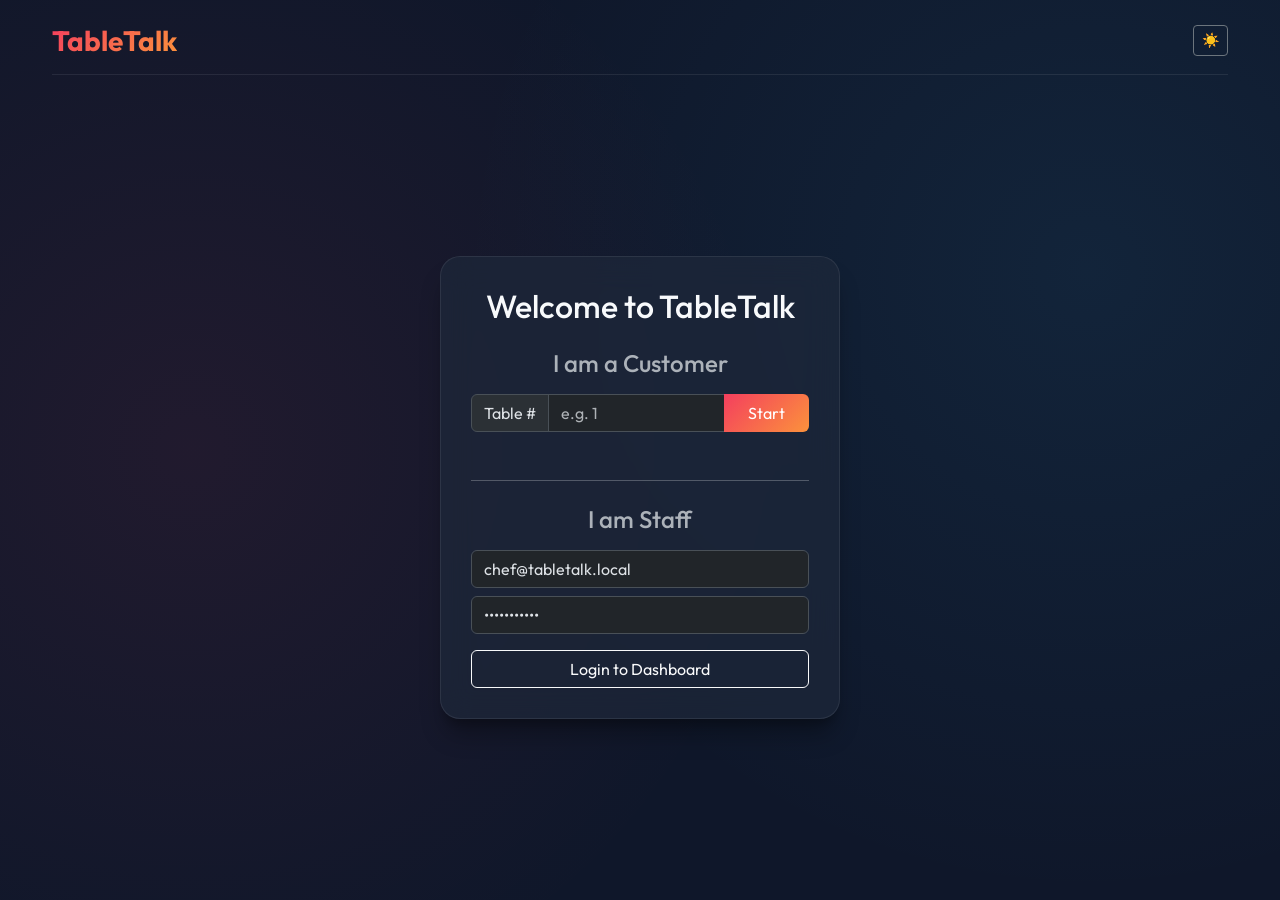
==== public/index.html @ b5d15e4a "Login, authentication flows, and routing" ====
<!DOCTYPE html>
<html lang="en" data-bs-theme="dark">
<head>
    <meta charset="UTF-8">
    <meta name="viewport" content="width=device-width, initial-scale=1.0, maximum-scale=1.0, user-scalable=no">
    <title>TableTalk - Unified</title>
    <!-- Bootstrap 5 CSS -->
    <link href="https://cdn.jsdelivr.net/npm/bootstrap@5.3.3/dist/css/bootstrap.min.css" rel="stylesheet">
    <!-- Google Fonts -->
    <link href="https://fonts.googleapis.com/css2?family=Outfit:wght@300;400;600;800&display=swap" rel="stylesheet">
    <!-- Custom CSS -->
    <link rel="stylesheet" href="css/style.css">
    
    <link rel="manifest" href="manifest.json">
    <meta name="theme-color" content="#0f172a">
</head>
<body>

    <!-- Main App Container -->
    <div id="app" class="container-fluid py-4 d-flex flex-column min-vh-100 position-relative">
        
        <!-- Header -->
        <header class="d-flex justify-content-between align-items-center mb-4 pb-3 border-bottom border-subtle" style="border-color: var(--surface-border) !important;">
            <h1 class="h3 mb-0 gradient-text fw-bold">TableTalk</h1>
            <div>
                <span id="role-badge" class="badge bg-secondary d-none me-2">Role</span>
                <span id="table-info" class="badge rounded-pill d-none">Table --</span>
                <button id="btn-view-feedback-admin" class="btn btn-sm btn-outline-info d-none ms-2">Feedback Dashboard</button>
                <button id="btn-theme-toggle" class="btn btn-sm btn-outline-secondary ms-2" title="Toggle Theme">☀️</button>
                <button id="btn-logout" class="btn btn-sm btn-outline-danger d-none ms-2">Exit</button>
            </div>
        </header>

        <!-- VIEW: Login Selection -->
        <div id="view-login" class="view active d-flex flex-column align-items-center justify-content-center flex-grow-1">
            <div class="glass-card text-center w-100" style="max-width: 400px;">
                <h2 class="mb-4">Welcome to TableTalk</h2>
                
                <div class="mb-5">
                    <h4 class="mb-3 text-muted">I am a Customer</h4>
                    <div class="input-group mb-3">
                        <span class="input-group-text text-body border-subtle">Table #</span>
                        <input type="number" id="input-table-id" class="form-control text-body border-subtle" placeholder="e.g. 1" min="1">
                        <button id="btn-login-table" class="btn btn-primary primary-gradient border-0 px-4">Start</button>
                    </div>
                </div>

                <hr class="border-subtle opacity-25 my-4">

                <div>
                    <h4 class="mb-3 text-muted">I am Staff</h4>
                    <input type="email" id="input-staff-email" class="form-control text-body border-subtle mb-2" placeholder="Email" value="chef@tabletalk.local">
                    <input type="password" id="input-staff-pass" class="form-control text-body border-subtle mb-3" placeholder="Password" value="password123">
                    <button id="btn-login-staff" class="btn btn-outline-light w-100">Login to Dashboard</button>
                </div>
            </div>
        </div>

        <!-- VIEW: Menu (Customer) -->
        <div id="view-menu" class="view d-none flex-column flex-grow-1">
            <div class="d-flex justify-content-between align-items-center mb-3">
                <h2 class="h4 mb-0">Our Menu</h2>
                <button id="btn-view-status" class="btn btn-sm btn-outline-info d-none">Check Order Status</button>
            </div>

            <ul class="nav nav-pills mb-4 border-bottom border-subtle pb-3" id="menu-categories">
                <li class="nav-item">
                    <button class="nav-link active bg-transparent border-0 text-body fw-bold" onclick="filterMenu('All', this)">All</button>
                </li>
                <li class="nav-item">
                    <button class="nav-link bg-transparent border-0 text-muted" onclick="filterMenu('Foods', this)">Foods</button>
                </li>
                <li class="nav-item">
                    <button class="nav-link bg-transparent border-0 text-muted" onclick="filterMenu('Drinks', this)">Drinks</button>
                </li>
                <li class="nav-item">
                    <button class="nav-link bg-transparent border-0 text-muted" onclick="filterMenu('Desserts', this)">Desserts</button>
                </li>
            </ul>
            
            <div id="menu-grid" class="row g-4 pb-5 mb-5">
                <!-- Menu items injected here -->
            </div>

            <!-- Sticky Cart -->
            <div id="cart-summary" class="glass-cart fixed-bottom mx-auto mb-3 d-none align-items-center justify-content-between">
                <div>
                    <small class="text-muted fw-bold text-uppercase tracking-wide">Total</small>
                    <div id="cart-total" class="fs-3 fw-bold">$0.00</div>
                </div>
                <button id="btn-place-order" class="btn btn-primary primary-gradient px-4 py-2 fw-bold" disabled>Place Order</button>
            </div>
        </div>

        <!-- VIEW: Order Status (Customer) -->
        <div id="view-status" class="view d-none flex-column align-items-center justify-content-start flex-grow-1" style="padding-top: 2rem;">
            <button id="btn-back-menu" class="btn btn-sm btn-outline-secondary mb-4">&larr; Back to Menu</button>
            <!-- Orders injected here -->
            <div id="active-orders-container" class="w-100 d-flex flex-column gap-4 align-items-center pb-5"></div>
        </div>

        <!-- VIEW: Payment (Customer) -->
        <div id="view-payment" class="view d-none flex-column align-items-center justify-content-center flex-grow-1">
            <div class="glass-card text-center w-100" style="max-width: 400px; transition: all 0.3s;" id="payment-card-body">
                <h2 class="mb-3">Ready to Pay</h2>
                <p class="text-muted mb-4">We hope you enjoyed your meal!</p>
                <h3 id="payment-amount" class="display-5 fw-bold mb-5">$0.00</h3>
                
                <div id="payment-methods-container" class="d-flex flex-column gap-3">
                    <button class="btn btn-lg btn-outline-light payment-btn" data-method="card">💳 Pay with Card</button>
                    <button class="btn btn-lg btn-outline-light payment-btn" data-method="cash">💵 Pay with Cash</button>
                </div>

                <div id="payment-processing" class="d-none">
                    <div class="spinner-border text-info mb-3" role="status" style="width: 3rem; height: 3rem;"></div>
                    <h4 class="text-info">Processing Payment...</h4>
                    <p class="text-muted small" id="payment-instruction">Please wait.</p>
                </div>

                <div id="payment-success" class="d-none">
                    <div class="display-1 text-success mb-3">✓</div>
                    <h3 class="text-success mb-2">Payment Successful!</h3>
                    <p class="text-body fs-5 mb-4">Please come again.</p>
                    
                    <div class="card bg-transparent border-subtle mb-4">
                        <div class="card-body">
                            <h6 class="text-muted mb-3">Would you like an email receipt?</h6>
                            <div class="input-group">
                                <input type="email" id="receipt-email" class="form-control text-body border-subtle" placeholder="Enter email address">
                                <button class="btn btn-outline-info" id="btn-send-receipt">Send</button>
                            </div>
                            <small id="receipt-status" class="text-success mt-2 d-block"></small>
                        </div>
                    </div>

                    <button id="btn-proceed-feedback" class="btn btn-primary primary-gradient w-100">Continue to Feedback</button>
                </div>
            </div>
        </div>

        <!-- VIEW: Feedback (Customer) -->
        <div id="view-feedback" class="view d-none flex-column align-items-center justify-content-center flex-grow-1">
            <div class="glass-card text-center w-100" style="max-width: 500px;">
                <h2 class="mb-2">How was your meal?</h2>
                <p class="text-muted mb-4">We'd love to hear your feedback.</p>
                
                <div class="stars mb-4" id="feedback-stars">
                    <span data-val="1">★</span>
                    <span data-val="2">★</span>
                    <span data-val="3">★</span>
                    <span data-val="4">★</span>
                    <span data-val="5">★</span>
                </div>
                
                <textarea id="feedback-comment" class="form-control text-body border-subtle mb-4" rows="3" placeholder="Tell us what you liked..."></textarea>
                
                <button id="btn-submit-feedback" class="btn btn-primary primary-gradient w-100 py-3 fw-bold fs-5">Submit Feedback</button>
                <button id="btn-skip-feedback" class="btn btn-link text-muted mt-2">Skip</button>
            </div>
        </div>

        <!-- VIEW: Kitchen Display System (Chef) -->
        <div id="view-kitchen" class="view d-none flex-column flex-grow-1">
            
            <ul class="nav nav-pills mb-4 border-bottom border-subtle pb-3" id="kitchen-tabs">
                <li class="nav-item">
                    <button class="nav-link active bg-transparent border-0 text-body fw-bold" id="tab-orders" onclick="switchChefTab('orders')">Active Orders</button>
                </li>
                <li class="nav-item">
                    <button class="nav-link bg-transparent border-0 text-muted" id="tab-menu-manage" onclick="switchChefTab('menu')">Manage Menu</button>
                </li>
            </ul>

            <div id="chef-section-orders">
                <div id="kitchen-grid" class="row g-4">
                    <!-- Kitchen orders injected here -->
                </div>
            </div>

            <div id="chef-section-menu" class="d-none">
                <div class="glass-card w-100" style="max-width: 600px;">
                    <h3 class="mb-4">Add New Dish</h3>
                    <form id="form-add-dish" onsubmit="event.preventDefault(); submitNewDish();">
                        <div class="mb-3">
                            <label class="form-label text-muted">Dish Name</label>
                            <input type="text" id="dish-name" class="form-control text-body border-subtle" required>
                        </div>
                        <div class="mb-3">
                            <label class="form-label text-muted">Category</label>
                            <input type="text" id="dish-category" class="form-control text-body border-subtle" required placeholder="e.g. Mains, Sides, Drinks">
                        </div>
                        <div class="row mb-3">
                            <div class="col-6">
                                <label class="form-label text-muted">Price ($)</label>
                                <input type="number" id="dish-price" step="0.01" min="0" class="form-control text-body border-subtle" required>
                            </div>
                            <div class="col-6">
                                <label class="form-label text-muted">Initial Rating (1-5)</label>
                                <input type="number" id="dish-rating" step="0.1" min="1" max="5" value="5.0" class="form-control text-body border-subtle" required>
                            </div>
                        </div>
                        <div class="mb-3">
                            <label class="form-label text-muted">Description</label>
                            <textarea id="dish-desc" class="form-control text-body border-subtle" rows="2"></textarea>
                        </div>
                        <div class="mb-4">
                            <label class="form-label text-muted">Dish Image (Optional)</label>
                            <input type="file" id="dish-image" accept="image/*" class="form-control text-body border-subtle">
                        </div>
                        <button type="submit" id="btn-submit-dish" class="btn btn-primary primary-gradient w-100">Add Dish to Menu</button>
                    </form>
                </div>
            </div>
        </div>

        <!-- VIEW: Admin Dashboard (Admin) -->
        <div id="view-admin" class="view d-none flex-column flex-grow-1">
            <h2 class="h4 mb-4">Admin Dashboard: All Orders</h2>
            <div class="glass-card border-subtle p-0 overflow-hidden">
                <div class="table-responsive">
                    <table class="table table table-hover mb-0">
                        <thead>
                            <tr>
                                <th>Order ID</th>
                                <th>Table</th>
                                <th>Status</th>
                                <th>Amount</th>
                                <th>Time</th>
                            </tr>
                        </thead>
                        <tbody id="admin-orders-body">
                            <!-- Admin orders injected here -->
                        </tbody>
                    </table>
                </div>
            </div>
        </div>

        <!-- VIEW: Feedback Dashboard (Admin/Chef) -->
        <div id="view-feedback-admin" class="view d-none flex-column flex-grow-1">
            <div class="d-flex justify-content-between align-items-center mb-4">
                <h2 class="h4 mb-0">Customer Feedback Dashboard</h2>
                <button class="btn btn-outline-secondary btn-sm" onclick="showView(role === 'admin' ? 'admin' : 'kitchen')">Back to Orders</button>
            </div>
            
            <div class="row g-4 mb-4">
                <div class="col-12 col-md-4">
                    <div class="glass-card text-center border-subtle h-100">
                        <h3 class="text-muted fs-5">Average Rating</h3>
                        <div class="display-4 fw-bold gradient-text" id="fb-avg-rating">--</div>
                    </div>
                </div>
                <div class="col-12 col-md-4">
                    <div class="glass-card text-center border-subtle h-100">
                        <h3 class="text-muted fs-5">Total Reviews</h3>
                        <div class="display-4 fw-bold text-white" id="fb-total-reviews">--</div>
                    </div>
                </div>
            </div>

            <h3 class="h5 mb-3">Recent Feedback</h3>
            <div id="feedback-grid" class="row g-4">
                <!-- Feedback injected here -->
            </div>
        </div>

    </div>

    <!-- Floating Chat Button -->
    <button id="btn-floating-chat" class="btn btn-primary primary-gradient rounded-circle position-fixed d-none shadow-lg" style="bottom: 20px; right: 20px; width: 60px; height: 60px; z-index: 1040; display: flex; align-items: center; justify-content: center;" type="button" data-bs-toggle="offcanvas" data-bs-target="#chatOffcanvas">
        <span class="fs-3">💬</span>
        <span id="chat-badge" class="position-absolute top-0 start-100 translate-middle badge rounded-pill bg-danger d-none">
            !
        </span>
    </button>

    <!-- Chat Offcanvas -->
    <div class="offcanvas offcanvas-end glass-card border-start border-subtle" tabindex="-1" id="chatOffcanvas" data-bs-theme="dark" style="width: 400px; max-width: 100vw;">
        <div class="offcanvas-header border-bottom border-subtle">
            <h5 class="offcanvas-title" id="chat-title">Chat</h5>
            <div class="d-flex align-items-center">
                <select id="chef-table-select" class="form-select form-select-sm text-body border-subtle d-none me-2" style="width: auto;">
                    <option value="">Select Table...</option>
                </select>
                <button type="button" class="btn-close text-reset" data-bs-dismiss="offcanvas" aria-label="Close"></button>
            </div>
        </div>
        <div class="offcanvas-body d-flex flex-column p-0">
            <div id="chat-messages" class="flex-grow-1 p-3 overflow-auto d-flex flex-column gap-2" style="background: rgba(0,0,0,0.1);">
                <div class="text-center text-muted small mt-3">Select a table to start chatting...</div>
            </div>
            <div class="p-3 border-top border-subtle" style="background: var(--surface-color) !important;">
                <div class="input-group">
                    <input type="text" id="chat-input" class="form-control text-body border-subtle" placeholder="Type a message..." disabled>
                    <button class="btn btn-primary primary-gradient" id="btn-chat-send" disabled>Send</button>
                </div>
            </div>
        </div>
    </div>

    <!-- Message Toast Container -->
    <div class="toast-container position-fixed top-0 end-0 p-3" style="z-index: 1055;">
        <!-- Chat Toast -->
        <div id="messageToast" class="toast glass-toast border-0 overflow-hidden mb-3" role="alert" aria-live="assertive" aria-atomic="true" data-bs-autohide="false">
            <div class="toast-header bg-transparent border-bottom border-subtle text-white">
                <strong class="me-auto text-warning" id="toast-sender">👨‍🍳 Message</strong>
                <button type="button" class="btn-close btn-close-white" data-bs-dismiss="toast" aria-label="Close"></button>
            </div>
            <div class="toast-body fs-5" id="toast-message-body">
                --
            </div>
            <div class="toast-progress-bar" id="toast-progress-bar"></div>
        </div>

        <!-- System Toast -->
        <div id="systemToast" class="toast glass-toast border-0 overflow-hidden" role="alert" aria-live="assertive" aria-atomic="true" data-bs-delay="3000">
            <div class="toast-header bg-transparent border-bottom border-subtle text-white">
                <strong class="me-auto" id="system-toast-title">Notification</strong>
                <button type="button" class="btn-close btn-close-white" data-bs-dismiss="toast" aria-label="Close"></button>
            </div>
            <div class="toast-body" id="system-toast-body">
                --
            </div>
        </div>
    </div>

    <!-- Cart Review Modal -->
    <div class="modal fade" id="cartModal" tabindex="-1" data-bs-theme="dark">
        <div class="modal-dialog modal-dialog-centered">
            <div class="modal-content glass-card border-0">
                <div class="modal-header border-subtle">
                    <h5 class="modal-title">Review Order</h5>
                    <button type="button" class="btn-close" data-bs-dismiss="modal"></button>
                </div>
                <div class="modal-body">
                    <div id="cart-review-items" class="mb-3 d-flex flex-column gap-2">
                        <!-- Items injected here -->
                    </div>
                    <hr class="border-subtle">
                    <div class="d-flex justify-content-between fs-5 fw-bold mb-3">
                        <span>Total:</span>
                        <span id="cart-modal-total">$0.00</span>
                    </div>
                    <div class="mb-3">
                        <label class="form-label text-muted">Special Instructions</label>
                        <textarea id="order-notes" class="form-control text-body border-subtle" rows="2" placeholder="e.g. Less spicy, allergy to nuts..."></textarea>
                    </div>
                </div>
                <div class="modal-footer border-subtle">
                    <button type="button" class="btn btn-secondary" data-bs-dismiss="modal">Keep Browsing</button>
                    <button type="button" class="btn btn-primary primary-gradient border-0" id="btn-confirm-order">Confirm Order</button>
                </div>
            </div>
        </div>
    </div>

    <!-- Bootstrap JS Bundle -->
    <script src="https://cdn.jsdelivr.net/npm/bootstrap@5.3.3/dist/js/bootstrap.bundle.min.js"></script>
    <script src="js/app.js"></script>
</body>
</html>
---- public/css/style.css ----
:root {
    --bg-color: #0f172a; /* Slate 900 */
    --surface-color: rgba(30, 41, 59, 0.7); /* Slate 800 with transparency for glassmorphism */
    --surface-border: rgba(255, 255, 255, 0.08);
    --primary-gradient: linear-gradient(135deg, #f43f5e 0%, #fb923c 100%); /* Rose to Orange */
    --primary-color: #f43f5e;
    --text-color: #f8fafc; /* Slate 50 */
    --text-muted: #94a3b8; /* Slate 400 */
    --success-color: #10b981; /* Emerald 500 */
    --warning-color: #f59e0b; /* Amber 500 */
    --shadow-sm: 0 4px 6px -1px rgba(0, 0, 0, 0.1), 0 2px 4px -1px rgba(0, 0, 0, 0.06);
    --shadow-lg: 0 20px 25px -5px rgba(0, 0, 0, 0.3), 0 10px 10px -5px rgba(0, 0, 0, 0.2);
    --shadow-glow: 0 0 20px rgba(244, 63, 94, 0.4);
}

[data-bs-theme="light"] {
    --bg-color: #f8fafc; /* Slate 50 */
    --surface-color: rgba(255, 255, 255, 0.85); /* White with transparency */
    --surface-border: rgba(0, 0, 0, 0.1);
    --text-color: #0f172a; /* Slate 900 */
    --text-muted: #64748b; /* Slate 500 */
    --shadow-sm: 0 4px 6px -1px rgba(0, 0, 0, 0.05), 0 2px 4px -1px rgba(0, 0, 0, 0.03);
    --shadow-lg: 0 20px 25px -5px rgba(0, 0, 0, 0.1), 0 10px 10px -5px rgba(0, 0, 0, 0.04);
}

body {
    font-family: 'Outfit', sans-serif;
    background-color: var(--bg-color);
    background-image: 
        radial-gradient(circle at 15% 50%, rgba(244, 63, 94, 0.08) 0%, transparent 50%),
        radial-gradient(circle at 85% 30%, rgba(56, 189, 248, 0.08) 0%, transparent 50%);
    background-attachment: fixed;
    color: var(--text-color);
    -webkit-font-smoothing: antialiased;
    font-weight: 300;
}

#app {
    max-width: 1200px;
}

.gradient-text {
    background: var(--primary-gradient);
    -webkit-background-clip: text;
    -webkit-text-fill-color: transparent;
}

.primary-gradient {
    background: var(--primary-gradient) !important;
    color: white !important;
}

.primary-gradient:hover:not(:disabled) {
    box-shadow: var(--shadow-glow);
    transform: translateY(-2px);
}

.primary-gradient:active:not(:disabled) {
    transform: translateY(1px);
}

/* Glassmorphism utilities */
.glass-card {
    background-color: var(--surface-color);
    backdrop-filter: blur(16px);
    -webkit-backdrop-filter: blur(16px);
    border: 1px solid var(--surface-border);
    border-radius: 20px;
    padding: 30px;
    box-shadow: var(--shadow-lg);
}

.glass-cart {
    background-color: rgba(15, 23, 42, 0.85);
    backdrop-filter: blur(16px);
    -webkit-backdrop-filter: blur(16px);
    border-radius: 24px;
    border: 1px solid rgba(255,255,255,0.1);
    box-shadow: 0 20px 40px rgba(0,0,0,0.6), inset 0 1px 0 rgba(255,255,255,0.1);
    width: calc(100% - 40px);
    max-width: 860px;
    padding: 20px 30px;
    display: flex;
}

.glass-toast {
    background-color: var(--surface-color);
    backdrop-filter: blur(20px);
    -webkit-backdrop-filter: blur(20px);
    border: 1px solid var(--primary-color) !important;
    box-shadow: var(--shadow-glow);
}

/* Animations */
.view {
    animation: slideUpFade 0.5s cubic-bezier(0.16, 1, 0.3, 1);
}

@keyframes slideUpFade {
    from { opacity: 0; transform: translateY(20px); }
    to { opacity: 1; transform: translateY(0); }
}

/* Menu Item */
.menu-item {
    background-color: var(--surface-color);
    backdrop-filter: blur(12px);
    -webkit-backdrop-filter: blur(12px);
    border: 1px solid var(--surface-border);
    border-radius: 20px;
    overflow: hidden;
    transition: all 0.3s cubic-bezier(0.25, 0.8, 0.25, 1);
    box-shadow: var(--shadow-sm);
    height: 100%;
}

.menu-item:hover {
    transform: translateY(-8px);
    box-shadow: var(--shadow-lg);
    border-color: rgba(255, 255, 255, 0.2);
}

.menu-item img {
    width: 100%;
    height: 180px;
    object-fit: cover;
    transition: transform 0.5s ease;
}

.menu-item:hover img {
    transform: scale(1.05);
}

.quantity-control {
    background: rgba(0, 0, 0, 0.3);
    border-radius: 12px;
    border: 1px solid var(--surface-border);
}

.qty-btn {
    background: none;
    border: none;
    color: white;
    width: 36px;
    height: 36px;
    border-radius: 10px;
    transition: all 0.2s;
    background-color: rgba(255,255,255,0.08);
}

.qty-btn:hover {
    background-color: var(--primary-color);
}

.tracking-wide {
    letter-spacing: 1px;
}

.custom-spinner {
    animation: spin 1s cubic-bezier(0.68, -0.55, 0.265, 1.55) infinite;
    box-shadow: 0 0 30px rgba(244, 63, 94, 0.2);
    border-radius: 50%;
}

@keyframes spin {
    to { transform: rotate(360deg); }
}

.wait-time-badge {
    background: rgba(0,0,0,0.3);
    padding: 12px 30px;
    border-radius: 20px;
    border: 1px solid var(--surface-border);
    display: inline-block;
}

.order-card {
    transition: transform 0.2s;
}

.order-card:hover {
    transform: translateY(-4px);
    border-color: rgba(255,255,255,0.2) !important;
}

/* Bootstrap Overrides */
.form-control:focus {
    background-color: rgba(0,0,0,0.3) !important;
    border-color: var(--primary-color) !important;
    color: white !important;
    box-shadow: 0 0 0 0.25rem rgba(244, 63, 94, 0.25) !important;
}

.btn:focus {
    box-shadow: none !important;
}

/* Chat UI */
.chat-bubble {
    max-width: 85%;
    padding: 10px 15px;
    border-radius: 18px;
    margin-bottom: 5px;
    word-wrap: break-word;
    font-size: 0.95rem;
}

.chat-bubble.sent {
    background: var(--primary-gradient);
    color: white;
    align-self: flex-end;
    border-bottom-right-radius: 4px;
}

.chat-bubble.received {
    background: rgba(255, 255, 255, 0.1);
    color: white;
    align-self: flex-start;
    border-bottom-left-radius: 4px;
    border: 1px solid var(--surface-border);
}

#btn-floating-chat {
    transition: transform 0.3s cubic-bezier(0.175, 0.885, 0.32, 1.275);
}

#btn-floating-chat:hover {
    transform: scale(1.1);
}

/* Feedback */
.stars {
    font-size: 3.5rem;
    color: rgba(255,255,255,0.1);
    margin-bottom: 30px;
    cursor: pointer;
    display: flex;
    justify-content: center;
    gap: 10px;
}

.stars span {
    transition: all 0.2s cubic-bezier(0.175, 0.885, 0.32, 1.275);
}

.stars span:hover,
.stars span.active {
    color: var(--warning-color);
    transform: scale(1.15);
    text-shadow: 0 0 20px rgba(245, 158, 11, 0.4);
}

/* Toast Progress Bar */
.toast-progress-bar {
    height: 4px;
    background: var(--primary-gradient);
    width: 100%;
    transform-origin: left;
}

@keyframes toastProgress {
    from { transform: scaleX(1); }
    to { transform: scaleX(0); }
}
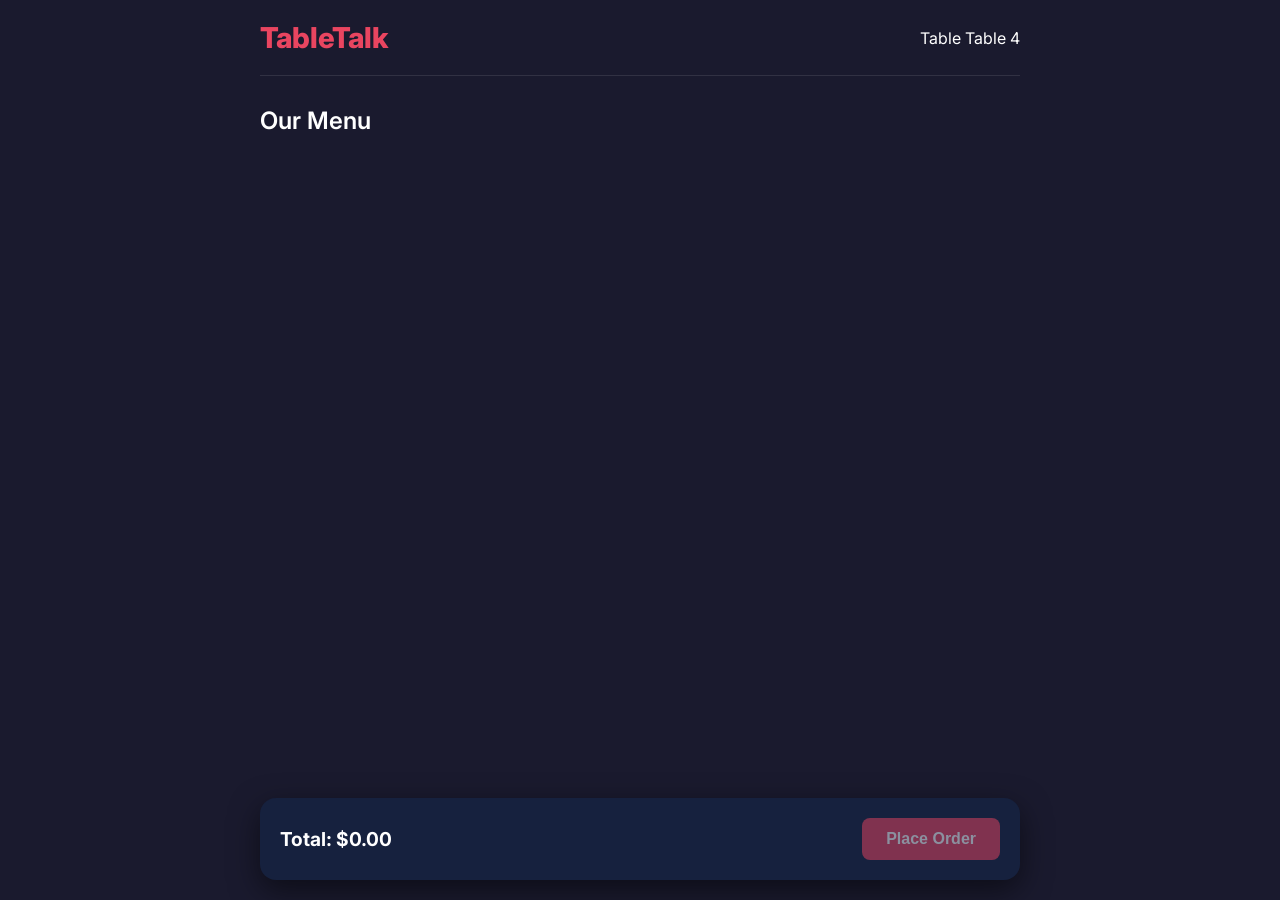
==== commit d765bdd2: "Add Frontend PWA and Postman Collection" ====
--- a/public/index.html
+++ b/public/index.html
@@ -1,361 +1,94 @@
 <!DOCTYPE html>
-<html lang="en" data-bs-theme="dark">
+<html lang="en">
 <head>
     <meta charset="UTF-8">
-    <meta name="viewport" content="width=device-width, initial-scale=1.0, maximum-scale=1.0, user-scalable=no">
-    <title>TableTalk - Unified</title>
-    <!-- Bootstrap 5 CSS -->
-    <link href="https://cdn.jsdelivr.net/npm/bootstrap@5.3.3/dist/css/bootstrap.min.css" rel="stylesheet">
-    <!-- Google Fonts -->
-    <link href="https://fonts.googleapis.com/css2?family=Outfit:wght@300;400;600;800&display=swap" rel="stylesheet">
-    <!-- Custom CSS -->
+    <meta name="viewport" content="width=device-width, initial-scale=1.0">
+    <title>TableTalk - Order Now</title>
     <link rel="stylesheet" href="css/style.css">
-    
     <link rel="manifest" href="manifest.json">
-    <meta name="theme-color" content="#0f172a">
+    <meta name="theme-color" content="#1a1a2e">
+    <link href="https://fonts.googleapis.com/css2?family=Inter:wght@400;600;800&display=swap" rel="stylesheet">
 </head>
 <body>
-
-    <!-- Main App Container -->
-    <div id="app" class="container-fluid py-4 d-flex flex-column min-vh-100 position-relative">
-        
+    <div id="app">
         <!-- Header -->
-        <header class="d-flex justify-content-between align-items-center mb-4 pb-3 border-bottom border-subtle" style="border-color: var(--surface-border) !important;">
-            <h1 class="h3 mb-0 gradient-text fw-bold">TableTalk</h1>
-            <div>
-                <span id="role-badge" class="badge bg-secondary d-none me-2">Role</span>
-                <span id="table-info" class="badge rounded-pill d-none">Table --</span>
-                <button id="btn-view-feedback-admin" class="btn btn-sm btn-outline-info d-none ms-2">Feedback Dashboard</button>
-                <button id="btn-theme-toggle" class="btn btn-sm btn-outline-secondary ms-2" title="Toggle Theme">☀️</button>
-                <button id="btn-logout" class="btn btn-sm btn-outline-danger d-none ms-2">Exit</button>
-            </div>
+        <header>
+            <h1>TableTalk</h1>
+            <div id="table-info">Table <span id="table-number">...</span></div>
         </header>
 
-        <!-- VIEW: Login Selection -->
-        <div id="view-login" class="view active d-flex flex-column align-items-center justify-content-center flex-grow-1">
-            <div class="glass-card text-center w-100" style="max-width: 400px;">
-                <h2 class="mb-4">Welcome to TableTalk</h2>
-                
-                <div class="mb-5">
-                    <h4 class="mb-3 text-muted">I am a Customer</h4>
-                    <div class="input-group mb-3">
-                        <span class="input-group-text text-body border-subtle">Table #</span>
-                        <input type="number" id="input-table-id" class="form-control text-body border-subtle" placeholder="e.g. 1" min="1">
-                        <button id="btn-login-table" class="btn btn-primary primary-gradient border-0 px-4">Start</button>
-                    </div>
+        <!-- View: Menu -->
+        <section id="view-menu" class="view active">
+            <h2>Our Menu</h2>
+            <div class="menu-grid" id="menu-grid">
+                <!-- Items populated via JS -->
+            </div>
+            
+            <div class="cart-summary">
+                <div class="cart-info">
+                    <span>Total:</span>
+                    <span id="cart-total">$0.00</span>
                 </div>
+                <button id="btn-place-order" class="btn primary" disabled>Place Order</button>
+            </div>
+        </section>
 
-                <hr class="border-subtle opacity-25 my-4">
+        <!-- View: Order Status -->
+        <section id="view-status" class="view hidden">
+            <h2>Order Status</h2>
+            <div class="status-card">
+                <div class="status-indicator">
+                    <div class="spinner" id="status-spinner"></div>
+                    <h3 id="current-status">Pending</h3>
+                </div>
+                <p class="wait-time">Estimated Wait: <span id="wait-time">15</span> mins</p>
+            </div>
+        </section>
 
-                <div>
-                    <h4 class="mb-3 text-muted">I am Staff</h4>
-                    <input type="email" id="input-staff-email" class="form-control text-body border-subtle mb-2" placeholder="Email" value="chef@tabletalk.local">
-                    <input type="password" id="input-staff-pass" class="form-control text-body border-subtle mb-3" placeholder="Password" value="password123">
-                    <button id="btn-login-staff" class="btn btn-outline-light w-100">Login to Dashboard</button>
+        <!-- View: Payment -->
+        <section id="view-payment" class="view hidden">
+            <h2>Payment</h2>
+            <div class="payment-card">
+                <p>Your order has been served!</p>
+                <h3>Total Amount: <span id="payment-amount">$0.00</span></h3>
+                <div class="payment-methods">
+                    <button class="btn payment-btn" data-method="credit_card">Pay with Card</button>
+                    <button class="btn payment-btn" data-method="mobile_pay">Mobile Pay</button>
                 </div>
             </div>
-        </div>
+        </section>
 
-        <!-- VIEW: Menu (Customer) -->
-        <div id="view-menu" class="view d-none flex-column flex-grow-1">
-            <div class="d-flex justify-content-between align-items-center mb-3">
-                <h2 class="h4 mb-0">Our Menu</h2>
-                <button id="btn-view-status" class="btn btn-sm btn-outline-info d-none">Check Order Status</button>
+        <!-- View: Feedback -->
+        <section id="view-feedback" class="view hidden">
+            <h2>How was your meal?</h2>
+            <div class="feedback-card">
+                <div class="stars" id="star-rating">
+                    <span data-value="1">★</span>
+                    <span data-value="2">★</span>
+                    <span data-value="3">★</span>
+                    <span data-value="4">★</span>
+                    <span data-value="5">★</span>
+                </div>
+                <textarea id="feedback-comment" placeholder="Leave a comment (optional)"></textarea>
+                <button id="btn-submit-feedback" class="btn primary">Submit Feedback</button>
             </div>
-
-            <ul class="nav nav-pills mb-4 border-bottom border-subtle pb-3" id="menu-categories">
-                <li class="nav-item">
-                    <button class="nav-link active bg-transparent border-0 text-body fw-bold" onclick="filterMenu('All', this)">All</button>
-                </li>
-                <li class="nav-item">
-                    <button class="nav-link bg-transparent border-0 text-muted" onclick="filterMenu('Foods', this)">Foods</button>
-                </li>
-                <li class="nav-item">
-                    <button class="nav-link bg-transparent border-0 text-muted" onclick="filterMenu('Drinks', this)">Drinks</button>
-                </li>
-                <li class="nav-item">
-                    <button class="nav-link bg-transparent border-0 text-muted" onclick="filterMenu('Desserts', this)">Desserts</button>
-                </li>
-            </ul>
-            
-            <div id="menu-grid" class="row g-4 pb-5 mb-5">
-                <!-- Menu items injected here -->
-            </div>
-
-            <!-- Sticky Cart -->
-            <div id="cart-summary" class="glass-cart fixed-bottom mx-auto mb-3 d-none align-items-center justify-content-between">
-                <div>
-                    <small class="text-muted fw-bold text-uppercase tracking-wide">Total</small>
-                    <div id="cart-total" class="fs-3 fw-bold">$0.00</div>
-                </div>
-                <button id="btn-place-order" class="btn btn-primary primary-gradient px-4 py-2 fw-bold" disabled>Place Order</button>
-            </div>
-        </div>
-
-        <!-- VIEW: Order Status (Customer) -->
-        <div id="view-status" class="view d-none flex-column align-items-center justify-content-start flex-grow-1" style="padding-top: 2rem;">
-            <button id="btn-back-menu" class="btn btn-sm btn-outline-secondary mb-4">&larr; Back to Menu</button>
-            <!-- Orders injected here -->
-            <div id="active-orders-container" class="w-100 d-flex flex-column gap-4 align-items-center pb-5"></div>
-        </div>
-
-        <!-- VIEW: Payment (Customer) -->
-        <div id="view-payment" class="view d-none flex-column align-items-center justify-content-center flex-grow-1">
-            <div class="glass-card text-center w-100" style="max-width: 400px; transition: all 0.3s;" id="payment-card-body">
-                <h2 class="mb-3">Ready to Pay</h2>
-                <p class="text-muted mb-4">We hope you enjoyed your meal!</p>
-                <h3 id="payment-amount" class="display-5 fw-bold mb-5">$0.00</h3>
-                
-                <div id="payment-methods-container" class="d-flex flex-column gap-3">
-                    <button class="btn btn-lg btn-outline-light payment-btn" data-method="card">💳 Pay with Card</button>
-                    <button class="btn btn-lg btn-outline-light payment-btn" data-method="cash">💵 Pay with Cash</button>
-                </div>
-
-                <div id="payment-processing" class="d-none">
-                    <div class="spinner-border text-info mb-3" role="status" style="width: 3rem; height: 3rem;"></div>
-                    <h4 class="text-info">Processing Payment...</h4>
-                    <p class="text-muted small" id="payment-instruction">Please wait.</p>
-                </div>
-
-                <div id="payment-success" class="d-none">
-                    <div class="display-1 text-success mb-3">✓</div>
-                    <h3 class="text-success mb-2">Payment Successful!</h3>
-                    <p class="text-body fs-5 mb-4">Please come again.</p>
-                    
-                    <div class="card bg-transparent border-subtle mb-4">
-                        <div class="card-body">
-                            <h6 class="text-muted mb-3">Would you like an email receipt?</h6>
-                            <div class="input-group">
-                                <input type="email" id="receipt-email" class="form-control text-body border-subtle" placeholder="Enter email address">
-                                <button class="btn btn-outline-info" id="btn-send-receipt">Send</button>
-                            </div>
-                            <small id="receipt-status" class="text-success mt-2 d-block"></small>
-                        </div>
-                    </div>
-
-                    <button id="btn-proceed-feedback" class="btn btn-primary primary-gradient w-100">Continue to Feedback</button>
-                </div>
-            </div>
-        </div>
-
-        <!-- VIEW: Feedback (Customer) -->
-        <div id="view-feedback" class="view d-none flex-column align-items-center justify-content-center flex-grow-1">
-            <div class="glass-card text-center w-100" style="max-width: 500px;">
-                <h2 class="mb-2">How was your meal?</h2>
-                <p class="text-muted mb-4">We'd love to hear your feedback.</p>
-                
-                <div class="stars mb-4" id="feedback-stars">
-                    <span data-val="1">★</span>
-                    <span data-val="2">★</span>
-                    <span data-val="3">★</span>
-                    <span data-val="4">★</span>
-                    <span data-val="5">★</span>
-                </div>
-                
-                <textarea id="feedback-comment" class="form-control text-body border-subtle mb-4" rows="3" placeholder="Tell us what you liked..."></textarea>
-                
-                <button id="btn-submit-feedback" class="btn btn-primary primary-gradient w-100 py-3 fw-bold fs-5">Submit Feedback</button>
-                <button id="btn-skip-feedback" class="btn btn-link text-muted mt-2">Skip</button>
-            </div>
-        </div>
-
-        <!-- VIEW: Kitchen Display System (Chef) -->
-        <div id="view-kitchen" class="view d-none flex-column flex-grow-1">
-            
-            <ul class="nav nav-pills mb-4 border-bottom border-subtle pb-3" id="kitchen-tabs">
-                <li class="nav-item">
-                    <button class="nav-link active bg-transparent border-0 text-body fw-bold" id="tab-orders" onclick="switchChefTab('orders')">Active Orders</button>
-                </li>
-                <li class="nav-item">
-                    <button class="nav-link bg-transparent border-0 text-muted" id="tab-menu-manage" onclick="switchChefTab('menu')">Manage Menu</button>
-                </li>
-            </ul>
-
-            <div id="chef-section-orders">
-                <div id="kitchen-grid" class="row g-4">
-                    <!-- Kitchen orders injected here -->
-                </div>
-            </div>
-
-            <div id="chef-section-menu" class="d-none">
-                <div class="glass-card w-100" style="max-width: 600px;">
-                    <h3 class="mb-4">Add New Dish</h3>
-                    <form id="form-add-dish" onsubmit="event.preventDefault(); submitNewDish();">
-                        <div class="mb-3">
-                            <label class="form-label text-muted">Dish Name</label>
-                            <input type="text" id="dish-name" class="form-control text-body border-subtle" required>
-                        </div>
-                        <div class="mb-3">
-                            <label class="form-label text-muted">Category</label>
-                            <input type="text" id="dish-category" class="form-control text-body border-subtle" required placeholder="e.g. Mains, Sides, Drinks">
-                        </div>
-                        <div class="row mb-3">
-                            <div class="col-6">
-                                <label class="form-label text-muted">Price ($)</label>
-                                <input type="number" id="dish-price" step="0.01" min="0" class="form-control text-body border-subtle" required>
-                            </div>
-                            <div class="col-6">
-                                <label class="form-label text-muted">Initial Rating (1-5)</label>
-                                <input type="number" id="dish-rating" step="0.1" min="1" max="5" value="5.0" class="form-control text-body border-subtle" required>
-                            </div>
-                        </div>
-                        <div class="mb-3">
-                            <label class="form-label text-muted">Description</label>
-                            <textarea id="dish-desc" class="form-control text-body border-subtle" rows="2"></textarea>
-                        </div>
-                        <div class="mb-4">
-                            <label class="form-label text-muted">Dish Image (Optional)</label>
-                            <input type="file" id="dish-image" accept="image/*" class="form-control text-body border-subtle">
-                        </div>
-                        <button type="submit" id="btn-submit-dish" class="btn btn-primary primary-gradient w-100">Add Dish to Menu</button>
-                    </form>
-                </div>
-            </div>
-        </div>
-
-        <!-- VIEW: Admin Dashboard (Admin) -->
-        <div id="view-admin" class="view d-none flex-column flex-grow-1">
-            <h2 class="h4 mb-4">Admin Dashboard: All Orders</h2>
-            <div class="glass-card border-subtle p-0 overflow-hidden">
-                <div class="table-responsive">
-                    <table class="table table table-hover mb-0">
-                        <thead>
-                            <tr>
-                                <th>Order ID</th>
-                                <th>Table</th>
-                                <th>Status</th>
-                                <th>Amount</th>
-                                <th>Time</th>
-                            </tr>
-                        </thead>
-                        <tbody id="admin-orders-body">
-                            <!-- Admin orders injected here -->
-                        </tbody>
-                    </table>
-                </div>
-            </div>
-        </div>
-
-        <!-- VIEW: Feedback Dashboard (Admin/Chef) -->
-        <div id="view-feedback-admin" class="view d-none flex-column flex-grow-1">
-            <div class="d-flex justify-content-between align-items-center mb-4">
-                <h2 class="h4 mb-0">Customer Feedback Dashboard</h2>
-                <button class="btn btn-outline-secondary btn-sm" onclick="showView(role === 'admin' ? 'admin' : 'kitchen')">Back to Orders</button>
-            </div>
-            
-            <div class="row g-4 mb-4">
-                <div class="col-12 col-md-4">
-                    <div class="glass-card text-center border-subtle h-100">
-                        <h3 class="text-muted fs-5">Average Rating</h3>
-                        <div class="display-4 fw-bold gradient-text" id="fb-avg-rating">--</div>
-                    </div>
-                </div>
-                <div class="col-12 col-md-4">
-                    <div class="glass-card text-center border-subtle h-100">
-                        <h3 class="text-muted fs-5">Total Reviews</h3>
-                        <div class="display-4 fw-bold text-white" id="fb-total-reviews">--</div>
-                    </div>
-                </div>
-            </div>
-
-            <h3 class="h5 mb-3">Recent Feedback</h3>
-            <div id="feedback-grid" class="row g-4">
-                <!-- Feedback injected here -->
-            </div>
-        </div>
-
+        </section>
+        
+        <!-- View: Thank You -->
+        <section id="view-thanks" class="view hidden">
+            <h2>Thank You!</h2>
+            <p>We hope to see you again soon.</p>
+            <button id="btn-new-order" class="btn secondary">Start New Order</button>
+        </section>
     </div>
 
-    <!-- Floating Chat Button -->
-    <button id="btn-floating-chat" class="btn btn-primary primary-gradient rounded-circle position-fixed d-none shadow-lg" style="bottom: 20px; right: 20px; width: 60px; height: 60px; z-index: 1040; display: flex; align-items: center; justify-content: center;" type="button" data-bs-toggle="offcanvas" data-bs-target="#chatOffcanvas">
-        <span class="fs-3">💬</span>
-        <span id="chat-badge" class="position-absolute top-0 start-100 translate-middle badge rounded-pill bg-danger d-none">
-            !
-        </span>
-    </button>
-
-    <!-- Chat Offcanvas -->
-    <div class="offcanvas offcanvas-end glass-card border-start border-subtle" tabindex="-1" id="chatOffcanvas" data-bs-theme="dark" style="width: 400px; max-width: 100vw;">
-        <div class="offcanvas-header border-bottom border-subtle">
-            <h5 class="offcanvas-title" id="chat-title">Chat</h5>
-            <div class="d-flex align-items-center">
-                <select id="chef-table-select" class="form-select form-select-sm text-body border-subtle d-none me-2" style="width: auto;">
-                    <option value="">Select Table...</option>
-                </select>
-                <button type="button" class="btn-close text-reset" data-bs-dismiss="offcanvas" aria-label="Close"></button>
-            </div>
-        </div>
-        <div class="offcanvas-body d-flex flex-column p-0">
-            <div id="chat-messages" class="flex-grow-1 p-3 overflow-auto d-flex flex-column gap-2" style="background: rgba(0,0,0,0.1);">
-                <div class="text-center text-muted small mt-3">Select a table to start chatting...</div>
-            </div>
-            <div class="p-3 border-top border-subtle" style="background: var(--surface-color) !important;">
-                <div class="input-group">
-                    <input type="text" id="chat-input" class="form-control text-body border-subtle" placeholder="Type a message..." disabled>
-                    <button class="btn btn-primary primary-gradient" id="btn-chat-send" disabled>Send</button>
-                </div>
-            </div>
-        </div>
-    </div>
-
-    <!-- Message Toast Container -->
-    <div class="toast-container position-fixed top-0 end-0 p-3" style="z-index: 1055;">
-        <!-- Chat Toast -->
-        <div id="messageToast" class="toast glass-toast border-0 overflow-hidden mb-3" role="alert" aria-live="assertive" aria-atomic="true" data-bs-autohide="false">
-            <div class="toast-header bg-transparent border-bottom border-subtle text-white">
-                <strong class="me-auto text-warning" id="toast-sender">👨‍🍳 Message</strong>
-                <button type="button" class="btn-close btn-close-white" data-bs-dismiss="toast" aria-label="Close"></button>
-            </div>
-            <div class="toast-body fs-5" id="toast-message-body">
-                --
-            </div>
-            <div class="toast-progress-bar" id="toast-progress-bar"></div>
-        </div>
-
-        <!-- System Toast -->
-        <div id="systemToast" class="toast glass-toast border-0 overflow-hidden" role="alert" aria-live="assertive" aria-atomic="true" data-bs-delay="3000">
-            <div class="toast-header bg-transparent border-bottom border-subtle text-white">
-                <strong class="me-auto" id="system-toast-title">Notification</strong>
-                <button type="button" class="btn-close btn-close-white" data-bs-dismiss="toast" aria-label="Close"></button>
-            </div>
-            <div class="toast-body" id="system-toast-body">
-                --
-            </div>
-        </div>
-    </div>
-
-    <!-- Cart Review Modal -->
-    <div class="modal fade" id="cartModal" tabindex="-1" data-bs-theme="dark">
-        <div class="modal-dialog modal-dialog-centered">
-            <div class="modal-content glass-card border-0">
-                <div class="modal-header border-subtle">
-                    <h5 class="modal-title">Review Order</h5>
-                    <button type="button" class="btn-close" data-bs-dismiss="modal"></button>
-                </div>
-                <div class="modal-body">
-                    <div id="cart-review-items" class="mb-3 d-flex flex-column gap-2">
-                        <!-- Items injected here -->
-                    </div>
-                    <hr class="border-subtle">
-                    <div class="d-flex justify-content-between fs-5 fw-bold mb-3">
-                        <span>Total:</span>
-                        <span id="cart-modal-total">$0.00</span>
-                    </div>
-                    <div class="mb-3">
-                        <label class="form-label text-muted">Special Instructions</label>
-                        <textarea id="order-notes" class="form-control text-body border-subtle" rows="2" placeholder="e.g. Less spicy, allergy to nuts..."></textarea>
-                    </div>
-                </div>
-                <div class="modal-footer border-subtle">
-                    <button type="button" class="btn btn-secondary" data-bs-dismiss="modal">Keep Browsing</button>
-                    <button type="button" class="btn btn-primary primary-gradient border-0" id="btn-confirm-order">Confirm Order</button>
-                </div>
-            </div>
-        </div>
-    </div>
-
-    <!-- Bootstrap JS Bundle -->
-    <script src="https://cdn.jsdelivr.net/npm/bootstrap@5.3.3/dist/js/bootstrap.bundle.min.js"></script>
     <script src="js/app.js"></script>
+    <script>
+        if ('serviceWorker' in navigator) {
+            navigator.serviceWorker.register('sw.js')
+                .then(reg => console.log('SW registered', reg))
+                .catch(err => console.log('SW error', err));
+        }
+    </script>
 </body>
 </html>
--- a/public/css/style.css
+++ b/public/css/style.css
@@ -1,266 +1,273 @@
 :root {
-    --bg-color: #0f172a; /* Slate 900 */
-    --surface-color: rgba(30, 41, 59, 0.7); /* Slate 800 with transparency for glassmorphism */
-    --surface-border: rgba(255, 255, 255, 0.08);
-    --primary-gradient: linear-gradient(135deg, #f43f5e 0%, #fb923c 100%); /* Rose to Orange */
-    --primary-color: #f43f5e;
-    --text-color: #f8fafc; /* Slate 50 */
-    --text-muted: #94a3b8; /* Slate 400 */
-    --success-color: #10b981; /* Emerald 500 */
-    --warning-color: #f59e0b; /* Amber 500 */
-    --shadow-sm: 0 4px 6px -1px rgba(0, 0, 0, 0.1), 0 2px 4px -1px rgba(0, 0, 0, 0.06);
-    --shadow-lg: 0 20px 25px -5px rgba(0, 0, 0, 0.3), 0 10px 10px -5px rgba(0, 0, 0, 0.2);
-    --shadow-glow: 0 0 20px rgba(244, 63, 94, 0.4);
-}
-
-[data-bs-theme="light"] {
-    --bg-color: #f8fafc; /* Slate 50 */
-    --surface-color: rgba(255, 255, 255, 0.85); /* White with transparency */
-    --surface-border: rgba(0, 0, 0, 0.1);
-    --text-color: #0f172a; /* Slate 900 */
-    --text-muted: #64748b; /* Slate 500 */
-    --shadow-sm: 0 4px 6px -1px rgba(0, 0, 0, 0.05), 0 2px 4px -1px rgba(0, 0, 0, 0.03);
-    --shadow-lg: 0 20px 25px -5px rgba(0, 0, 0, 0.1), 0 10px 10px -5px rgba(0, 0, 0, 0.04);
+    --bg-color: #1a1a2e;
+    --surface-color: #16213e;
+    --primary-color: #e94560;
+    --text-color: #ffffff;
+    --text-muted: #a0a0b5;
+    --success-color: #4caf50;
+    --warning-color: #ff9800;
+}
+
+* {
+    box-sizing: border-box;
+    margin: 0;
+    padding: 0;
 }
 
 body {
-    font-family: 'Outfit', sans-serif;
+    font-family: 'Inter', sans-serif;
     background-color: var(--bg-color);
-    background-image: 
-        radial-gradient(circle at 15% 50%, rgba(244, 63, 94, 0.08) 0%, transparent 50%),
-        radial-gradient(circle at 85% 30%, rgba(56, 189, 248, 0.08) 0%, transparent 50%);
-    background-attachment: fixed;
     color: var(--text-color);
     -webkit-font-smoothing: antialiased;
-    font-weight: 300;
 }
 
 #app {
-    max-width: 1200px;
-}
-
-.gradient-text {
-    background: var(--primary-gradient);
-    -webkit-background-clip: text;
-    -webkit-text-fill-color: transparent;
-}
-
-.primary-gradient {
-    background: var(--primary-gradient) !important;
-    color: white !important;
-}
-
-.primary-gradient:hover:not(:disabled) {
-    box-shadow: var(--shadow-glow);
-    transform: translateY(-2px);
-}
-
-.primary-gradient:active:not(:disabled) {
-    transform: translateY(1px);
-}
-
-/* Glassmorphism utilities */
-.glass-card {
-    background-color: var(--surface-color);
-    backdrop-filter: blur(16px);
-    -webkit-backdrop-filter: blur(16px);
-    border: 1px solid var(--surface-border);
-    border-radius: 20px;
-    padding: 30px;
-    box-shadow: var(--shadow-lg);
-}
-
-.glass-cart {
-    background-color: rgba(15, 23, 42, 0.85);
-    backdrop-filter: blur(16px);
-    -webkit-backdrop-filter: blur(16px);
-    border-radius: 24px;
-    border: 1px solid rgba(255,255,255,0.1);
-    box-shadow: 0 20px 40px rgba(0,0,0,0.6), inset 0 1px 0 rgba(255,255,255,0.1);
-    width: calc(100% - 40px);
-    max-width: 860px;
-    padding: 20px 30px;
-    display: flex;
-}
-
-.glass-toast {
-    background-color: var(--surface-color);
-    backdrop-filter: blur(20px);
-    -webkit-backdrop-filter: blur(20px);
-    border: 1px solid var(--primary-color) !important;
-    box-shadow: var(--shadow-glow);
-}
-
-/* Animations */
+    max-width: 800px;
+    margin: 0 auto;
+    padding: 20px;
+    display: flex;
+    flex-direction: column;
+    min-height: 100vh;
+}
+
+header {
+    display: flex;
+    justify-content: space-between;
+    align-items: center;
+    padding-bottom: 20px;
+    border-bottom: 1px solid rgba(255, 255, 255, 0.1);
+    margin-bottom: 30px;
+}
+
+h1 {
+    font-size: 1.8rem;
+    font-weight: 800;
+    color: var(--primary-color);
+}
+
 .view {
-    animation: slideUpFade 0.5s cubic-bezier(0.16, 1, 0.3, 1);
-}
-
-@keyframes slideUpFade {
-    from { opacity: 0; transform: translateY(20px); }
+    display: none;
+    flex: 1;
+    animation: fadeIn 0.3s ease;
+}
+
+.view.active {
+    display: block;
+}
+
+@keyframes fadeIn {
+    from { opacity: 0; transform: translateY(10px); }
     to { opacity: 1; transform: translateY(0); }
 }
 
-/* Menu Item */
+h2 {
+    margin-bottom: 20px;
+    font-weight: 600;
+}
+
+/* Menu Grid */
+.menu-grid {
+    display: grid;
+    grid-template-columns: repeat(auto-fill, minmax(200px, 1fr));
+    gap: 20px;
+    margin-bottom: 100px; /* Space for sticky cart */
+}
+
 .menu-item {
     background-color: var(--surface-color);
-    backdrop-filter: blur(12px);
-    -webkit-backdrop-filter: blur(12px);
-    border: 1px solid var(--surface-border);
-    border-radius: 20px;
+    border-radius: 12px;
     overflow: hidden;
-    transition: all 0.3s cubic-bezier(0.25, 0.8, 0.25, 1);
-    box-shadow: var(--shadow-sm);
-    height: 100%;
+    transition: transform 0.2s;
+    display: flex;
+    flex-direction: column;
 }
 
 .menu-item:hover {
-    transform: translateY(-8px);
-    box-shadow: var(--shadow-lg);
-    border-color: rgba(255, 255, 255, 0.2);
+    transform: translateY(-5px);
 }
 
 .menu-item img {
     width: 100%;
-    height: 180px;
+    height: 140px;
     object-fit: cover;
-    transition: transform 0.5s ease;
-}
-
-.menu-item:hover img {
-    transform: scale(1.05);
+}
+
+.menu-item-info {
+    padding: 15px;
+    flex: 1;
+    display: flex;
+    flex-direction: column;
+}
+
+.menu-item h3 {
+    font-size: 1.1rem;
+    margin-bottom: 5px;
+}
+
+.menu-item p {
+    color: var(--text-muted);
+    font-size: 0.9rem;
+    margin-bottom: 15px;
+    flex: 1;
+}
+
+.menu-item .price {
+    font-weight: bold;
+    color: var(--primary-color);
+    font-size: 1.2rem;
+    margin-bottom: 10px;
 }
 
 .quantity-control {
-    background: rgba(0, 0, 0, 0.3);
-    border-radius: 12px;
-    border: 1px solid var(--surface-border);
+    display: flex;
+    align-items: center;
+    justify-content: space-between;
+    background: rgba(255,255,255,0.05);
+    border-radius: 8px;
+    padding: 5px;
 }
 
 .qty-btn {
     background: none;
     border: none;
     color: white;
-    width: 36px;
-    height: 36px;
-    border-radius: 10px;
-    transition: all 0.2s;
-    background-color: rgba(255,255,255,0.08);
-}
-
-.qty-btn:hover {
+    font-size: 1.2rem;
+    cursor: pointer;
+    width: 30px;
+    height: 30px;
+    border-radius: 50%;
+    background-color: rgba(255,255,255,0.1);
+}
+
+/* Cart Summary */
+.cart-summary {
+    position: fixed;
+    bottom: 20px;
+    left: 50%;
+    transform: translateX(-50%);
+    width: calc(100% - 40px);
+    max-width: 760px;
+    background-color: var(--surface-color);
+    padding: 20px;
+    border-radius: 16px;
+    display: flex;
+    justify-content: space-between;
+    align-items: center;
+    box-shadow: 0 10px 30px rgba(0,0,0,0.5);
+    z-index: 100;
+}
+
+.cart-info {
+    font-size: 1.2rem;
+    font-weight: bold;
+}
+
+.btn {
+    padding: 12px 24px;
+    border-radius: 8px;
+    border: none;
+    font-weight: 600;
+    cursor: pointer;
+    transition: background 0.2s, opacity 0.2s;
+    font-size: 1rem;
+}
+
+.btn.primary {
     background-color: var(--primary-color);
-}
-
-.tracking-wide {
-    letter-spacing: 1px;
-}
-
-.custom-spinner {
-    animation: spin 1s cubic-bezier(0.68, -0.55, 0.265, 1.55) infinite;
-    box-shadow: 0 0 30px rgba(244, 63, 94, 0.2);
+    color: white;
+}
+
+.btn.primary:disabled {
+    opacity: 0.5;
+    cursor: not-allowed;
+}
+
+.btn.secondary {
+    background-color: rgba(255,255,255,0.1);
+    color: white;
+}
+
+/* Status View */
+.status-card, .payment-card, .feedback-card {
+    background-color: var(--surface-color);
+    border-radius: 16px;
+    padding: 40px;
+    text-align: center;
+}
+
+.status-indicator {
+    display: flex;
+    flex-direction: column;
+    align-items: center;
+    margin-bottom: 20px;
+}
+
+.spinner {
+    width: 60px;
+    height: 60px;
+    border: 5px solid rgba(255,255,255,0.1);
+    border-top-color: var(--primary-color);
     border-radius: 50%;
+    animation: spin 1s linear infinite;
+    margin-bottom: 20px;
 }
 
 @keyframes spin {
     to { transform: rotate(360deg); }
 }
 
-.wait-time-badge {
-    background: rgba(0,0,0,0.3);
-    padding: 12px 30px;
-    border-radius: 20px;
-    border: 1px solid var(--surface-border);
-    display: inline-block;
-}
-
-.order-card {
-    transition: transform 0.2s;
-}
-
-.order-card:hover {
-    transform: translateY(-4px);
-    border-color: rgba(255,255,255,0.2) !important;
-}
-
-/* Bootstrap Overrides */
-.form-control:focus {
-    background-color: rgba(0,0,0,0.3) !important;
-    border-color: var(--primary-color) !important;
-    color: white !important;
-    box-shadow: 0 0 0 0.25rem rgba(244, 63, 94, 0.25) !important;
-}
-
-.btn:focus {
-    box-shadow: none !important;
-}
-
-/* Chat UI */
-.chat-bubble {
-    max-width: 85%;
-    padding: 10px 15px;
-    border-radius: 18px;
-    margin-bottom: 5px;
-    word-wrap: break-word;
-    font-size: 0.95rem;
-}
-
-.chat-bubble.sent {
-    background: var(--primary-gradient);
-    color: white;
-    align-self: flex-end;
-    border-bottom-right-radius: 4px;
-}
-
-.chat-bubble.received {
-    background: rgba(255, 255, 255, 0.1);
-    color: white;
-    align-self: flex-start;
-    border-bottom-left-radius: 4px;
-    border: 1px solid var(--surface-border);
-}
-
-#btn-floating-chat {
-    transition: transform 0.3s cubic-bezier(0.175, 0.885, 0.32, 1.275);
-}
-
-#btn-floating-chat:hover {
-    transform: scale(1.1);
+#current-status {
+    font-size: 1.5rem;
+    text-transform: capitalize;
+    color: var(--primary-color);
+}
+
+.wait-time {
+    font-size: 1.2rem;
+    color: var(--text-muted);
+}
+
+/* Payment View */
+.payment-methods {
+    display: flex;
+    gap: 15px;
+    justify-content: center;
+    margin-top: 30px;
+}
+
+.payment-btn {
+    background-color: #2a2a4a;
+    color: white;
+    flex: 1;
 }
 
 /* Feedback */
 .stars {
-    font-size: 3.5rem;
-    color: rgba(255,255,255,0.1);
-    margin-bottom: 30px;
+    font-size: 3rem;
+    color: var(--text-muted);
+    margin-bottom: 20px;
     cursor: pointer;
-    display: flex;
-    justify-content: center;
-    gap: 10px;
-}
-
-.stars span {
-    transition: all 0.2s cubic-bezier(0.175, 0.885, 0.32, 1.275);
 }
 
 .stars span:hover,
 .stars span.active {
     color: var(--warning-color);
-    transform: scale(1.15);
-    text-shadow: 0 0 20px rgba(245, 158, 11, 0.4);
-}
-
-/* Toast Progress Bar */
-.toast-progress-bar {
-    height: 4px;
-    background: var(--primary-gradient);
+}
+
+textarea {
     width: 100%;
-    transform-origin: left;
-}
-
-@keyframes toastProgress {
-    from { transform: scaleX(1); }
-    to { transform: scaleX(0); }
-}
-
-
+    height: 100px;
+    background-color: rgba(255,255,255,0.05);
+    border: 1px solid rgba(255,255,255,0.1);
+    border-radius: 8px;
+    padding: 15px;
+    color: white;
+    font-family: inherit;
+    margin-bottom: 20px;
+    resize: none;
+}
+
+textarea:focus {
+    outline: none;
+    border-color: var(--primary-color);
+}
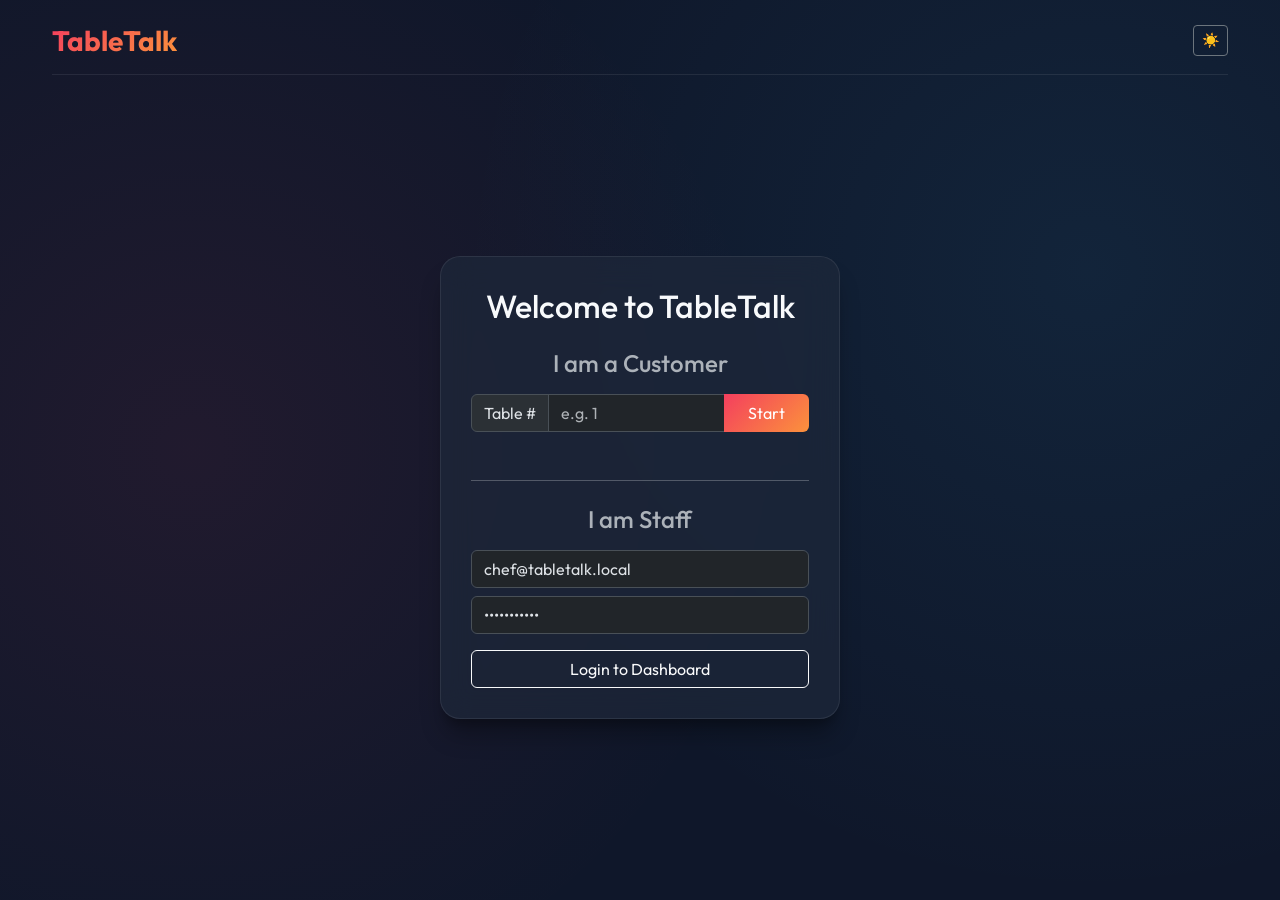
==== commit 621c1856: "Fix UI height bug by wrapping payment header and toggle visibility" ====
--- a/public/index.html
+++ b/public/index.html
@@ -1,94 +1,363 @@
 <!DOCTYPE html>
-<html lang="en">
+<html lang="en" data-bs-theme="dark">
 <head>
     <meta charset="UTF-8">
-    <meta name="viewport" content="width=device-width, initial-scale=1.0">
-    <title>TableTalk - Order Now</title>
+    <meta name="viewport" content="width=device-width, initial-scale=1.0, maximum-scale=1.0, user-scalable=no">
+    <title>TableTalk - Unified</title>
+    <!-- Bootstrap 5 CSS -->
+    <link href="https://cdn.jsdelivr.net/npm/bootstrap@5.3.3/dist/css/bootstrap.min.css" rel="stylesheet">
+    <!-- Google Fonts -->
+    <link href="https://fonts.googleapis.com/css2?family=Outfit:wght@300;400;600;800&display=swap" rel="stylesheet">
+    <!-- Custom CSS -->
     <link rel="stylesheet" href="css/style.css">
+    
     <link rel="manifest" href="manifest.json">
-    <meta name="theme-color" content="#1a1a2e">
-    <link href="https://fonts.googleapis.com/css2?family=Inter:wght@400;600;800&display=swap" rel="stylesheet">
+    <meta name="theme-color" content="#0f172a">
 </head>
 <body>
-    <div id="app">
+
+    <!-- Main App Container -->
+    <div id="app" class="container-fluid py-4 d-flex flex-column min-vh-100 position-relative">
+        
         <!-- Header -->
-        <header>
-            <h1>TableTalk</h1>
-            <div id="table-info">Table <span id="table-number">...</span></div>
+        <header class="d-flex justify-content-between align-items-center mb-4 pb-3 border-bottom border-subtle" style="border-color: var(--surface-border) !important;">
+            <h1 class="h3 mb-0 gradient-text fw-bold">TableTalk</h1>
+            <div>
+                <span id="role-badge" class="badge bg-secondary d-none me-2">Role</span>
+                <span id="table-info" class="badge rounded-pill d-none">Table --</span>
+                <button id="btn-view-feedback-admin" class="btn btn-sm btn-outline-info d-none ms-2">Feedback Dashboard</button>
+                <button id="btn-theme-toggle" class="btn btn-sm btn-outline-secondary ms-2" title="Toggle Theme">☀️</button>
+                <button id="btn-logout" class="btn btn-sm btn-outline-danger d-none ms-2">Exit</button>
+            </div>
         </header>
 
-        <!-- View: Menu -->
-        <section id="view-menu" class="view active">
-            <h2>Our Menu</h2>
-            <div class="menu-grid" id="menu-grid">
-                <!-- Items populated via JS -->
-            </div>
+        <!-- VIEW: Login Selection -->
+        <div id="view-login" class="view active d-flex flex-column align-items-center justify-content-center flex-grow-1">
+            <div class="glass-card text-center w-100" style="max-width: 400px;">
+                <h2 class="mb-4">Welcome to TableTalk</h2>
+                
+                <div class="mb-5">
+                    <h4 class="mb-3 text-muted">I am a Customer</h4>
+                    <div class="input-group mb-3">
+                        <span class="input-group-text text-body border-subtle">Table #</span>
+                        <input type="number" id="input-table-id" class="form-control text-body border-subtle" placeholder="e.g. 1" min="1">
+                        <button id="btn-login-table" class="btn btn-primary primary-gradient border-0 px-4">Start</button>
+                    </div>
+                </div>
+
+                <hr class="border-subtle opacity-25 my-4">
+
+                <div>
+                    <h4 class="mb-3 text-muted">I am Staff</h4>
+                    <input type="email" id="input-staff-email" class="form-control text-body border-subtle mb-2" placeholder="Email" value="chef@tabletalk.local">
+                    <input type="password" id="input-staff-pass" class="form-control text-body border-subtle mb-3" placeholder="Password" value="password123">
+                    <button id="btn-login-staff" class="btn btn-outline-light w-100">Login to Dashboard</button>
+                </div>
+            </div>
+        </div>
+
+        <!-- VIEW: Menu (Customer) -->
+        <div id="view-menu" class="view d-none flex-column flex-grow-1">
+            <div class="d-flex justify-content-between align-items-center mb-3">
+                <h2 class="h4 mb-0">Our Menu</h2>
+                <button id="btn-view-status" class="btn btn-sm btn-outline-info d-none">Check Order Status</button>
+            </div>
+
+            <ul class="nav nav-pills mb-4 border-bottom border-subtle pb-3" id="menu-categories">
+                <li class="nav-item">
+                    <button class="nav-link active bg-transparent border-0 text-body fw-bold" onclick="filterMenu('All', this)">All</button>
+                </li>
+                <li class="nav-item">
+                    <button class="nav-link bg-transparent border-0 text-muted" onclick="filterMenu('Foods', this)">Foods</button>
+                </li>
+                <li class="nav-item">
+                    <button class="nav-link bg-transparent border-0 text-muted" onclick="filterMenu('Drinks', this)">Drinks</button>
+                </li>
+                <li class="nav-item">
+                    <button class="nav-link bg-transparent border-0 text-muted" onclick="filterMenu('Desserts', this)">Desserts</button>
+                </li>
+            </ul>
             
-            <div class="cart-summary">
-                <div class="cart-info">
-                    <span>Total:</span>
-                    <span id="cart-total">$0.00</span>
-                </div>
-                <button id="btn-place-order" class="btn primary" disabled>Place Order</button>
-            </div>
-        </section>
-
-        <!-- View: Order Status -->
-        <section id="view-status" class="view hidden">
-            <h2>Order Status</h2>
-            <div class="status-card">
-                <div class="status-indicator">
-                    <div class="spinner" id="status-spinner"></div>
-                    <h3 id="current-status">Pending</h3>
-                </div>
-                <p class="wait-time">Estimated Wait: <span id="wait-time">15</span> mins</p>
-            </div>
-        </section>
-
-        <!-- View: Payment -->
-        <section id="view-payment" class="view hidden">
-            <h2>Payment</h2>
-            <div class="payment-card">
-                <p>Your order has been served!</p>
-                <h3>Total Amount: <span id="payment-amount">$0.00</span></h3>
-                <div class="payment-methods">
-                    <button class="btn payment-btn" data-method="credit_card">Pay with Card</button>
-                    <button class="btn payment-btn" data-method="mobile_pay">Mobile Pay</button>
-                </div>
-            </div>
-        </section>
-
-        <!-- View: Feedback -->
-        <section id="view-feedback" class="view hidden">
-            <h2>How was your meal?</h2>
-            <div class="feedback-card">
-                <div class="stars" id="star-rating">
-                    <span data-value="1">★</span>
-                    <span data-value="2">★</span>
-                    <span data-value="3">★</span>
-                    <span data-value="4">★</span>
-                    <span data-value="5">★</span>
-                </div>
-                <textarea id="feedback-comment" placeholder="Leave a comment (optional)"></textarea>
-                <button id="btn-submit-feedback" class="btn primary">Submit Feedback</button>
-            </div>
-        </section>
-        
-        <!-- View: Thank You -->
-        <section id="view-thanks" class="view hidden">
-            <h2>Thank You!</h2>
-            <p>We hope to see you again soon.</p>
-            <button id="btn-new-order" class="btn secondary">Start New Order</button>
-        </section>
+            <div id="menu-grid" class="row g-4 pb-5 mb-5">
+                <!-- Menu items injected here -->
+            </div>
+
+            <!-- Sticky Cart -->
+            <div id="cart-summary" class="glass-cart fixed-bottom mx-auto mb-3 d-none align-items-center justify-content-between">
+                <div>
+                    <small class="text-muted fw-bold text-uppercase tracking-wide">Total</small>
+                    <div id="cart-total" class="fs-3 fw-bold">$0.00</div>
+                </div>
+                <button id="btn-place-order" class="btn btn-primary primary-gradient px-4 py-2 fw-bold" disabled>Place Order</button>
+            </div>
+        </div>
+
+        <!-- VIEW: Order Status (Customer) -->
+        <div id="view-status" class="view d-none flex-column align-items-center justify-content-start flex-grow-1" style="padding-top: 2rem;">
+            <button id="btn-back-menu" class="btn btn-sm btn-outline-secondary mb-4">&larr; Back to Menu</button>
+            <!-- Orders injected here -->
+            <div id="active-orders-container" class="w-100 d-flex flex-column gap-4 align-items-center pb-5"></div>
+        </div>
+
+        <!-- VIEW: Payment (Customer) -->
+        <div id="view-payment" class="view d-none flex-column align-items-center justify-content-center flex-grow-1">
+            <div class="glass-card text-center w-100" style="max-width: 400px; transition: all 0.3s;" id="payment-card-body">
+                <div id="payment-header">
+                    <h2 class="mb-2">Ready to Pay</h2>
+                    <p class="text-muted mb-3">We hope you enjoyed your meal!</p>
+                    <h3 id="payment-amount" class="display-5 fw-bold mb-4">$0.00</h3>
+                </div>
+                
+                <div id="payment-methods-container" class="d-flex flex-column gap-3">
+                    <button class="btn btn-lg btn-outline-light payment-btn" data-method="card">💳 Pay with Card</button>
+                    <button class="btn btn-lg btn-outline-light payment-btn" data-method="cash">💵 Pay with Cash</button>
+                </div>
+
+                <div id="payment-processing" class="d-none">
+                    <div class="spinner-border text-info mb-3" role="status" style="width: 3rem; height: 3rem;"></div>
+                    <h4 class="text-info">Processing Payment...</h4>
+                    <p class="text-muted small" id="payment-instruction">Please wait.</p>
+                </div>
+
+                <div id="payment-success" class="d-none">
+                    <div class="display-1 text-success mb-3">✓</div>
+                    <h3 class="text-success mb-2">Payment Successful!</h3>
+                    <p class="text-body fs-5 mb-4">Please come again.</p>
+                    
+                    <div class="card bg-transparent border-subtle mb-4">
+                        <div class="card-body">
+                            <h6 class="text-muted mb-3">Would you like an email receipt?</h6>
+                            <div class="input-group">
+                                <input type="email" id="receipt-email" class="form-control text-body border-subtle" placeholder="Enter email address">
+                                <button class="btn btn-outline-info" id="btn-send-receipt">Send</button>
+                            </div>
+                            <small id="receipt-status" class="text-success mt-2 d-block"></small>
+                        </div>
+                    </div>
+
+                    <button id="btn-proceed-feedback" class="btn btn-primary primary-gradient w-100">Continue to Feedback</button>
+                </div>
+            </div>
+        </div>
+
+        <!-- VIEW: Feedback (Customer) -->
+        <div id="view-feedback" class="view d-none flex-column align-items-center justify-content-center flex-grow-1">
+            <div class="glass-card text-center w-100" style="max-width: 500px;">
+                <h2 class="mb-2">How was your meal?</h2>
+                <p class="text-muted mb-4">We'd love to hear your feedback.</p>
+                
+                <div class="stars mb-4" id="feedback-stars">
+                    <span data-val="1">★</span>
+                    <span data-val="2">★</span>
+                    <span data-val="3">★</span>
+                    <span data-val="4">★</span>
+                    <span data-val="5">★</span>
+                </div>
+                
+                <textarea id="feedback-comment" class="form-control text-body border-subtle mb-4" rows="3" placeholder="Tell us what you liked..."></textarea>
+                
+                <button id="btn-submit-feedback" class="btn btn-primary primary-gradient w-100 py-3 fw-bold fs-5">Submit Feedback</button>
+                <button id="btn-skip-feedback" class="btn btn-link text-muted mt-2">Skip</button>
+            </div>
+        </div>
+
+        <!-- VIEW: Kitchen Display System (Chef) -->
+        <div id="view-kitchen" class="view d-none flex-column flex-grow-1">
+            
+            <ul class="nav nav-pills mb-4 border-bottom border-subtle pb-3" id="kitchen-tabs">
+                <li class="nav-item">
+                    <button class="nav-link active bg-transparent border-0 text-body fw-bold" id="tab-orders" onclick="switchChefTab('orders')">Active Orders</button>
+                </li>
+                <li class="nav-item">
+                    <button class="nav-link bg-transparent border-0 text-muted" id="tab-menu-manage" onclick="switchChefTab('menu')">Manage Menu</button>
+                </li>
+            </ul>
+
+            <div id="chef-section-orders">
+                <div id="kitchen-grid" class="row g-4">
+                    <!-- Kitchen orders injected here -->
+                </div>
+            </div>
+
+            <div id="chef-section-menu" class="d-none">
+                <div class="glass-card w-100" style="max-width: 600px;">
+                    <h3 class="mb-4">Add New Dish</h3>
+                    <form id="form-add-dish" onsubmit="event.preventDefault(); submitNewDish();">
+                        <div class="mb-3">
+                            <label class="form-label text-muted">Dish Name</label>
+                            <input type="text" id="dish-name" class="form-control text-body border-subtle" required>
+                        </div>
+                        <div class="mb-3">
+                            <label class="form-label text-muted">Category</label>
+                            <input type="text" id="dish-category" class="form-control text-body border-subtle" required placeholder="e.g. Mains, Sides, Drinks">
+                        </div>
+                        <div class="row mb-3">
+                            <div class="col-6">
+                                <label class="form-label text-muted">Price ($)</label>
+                                <input type="number" id="dish-price" step="0.01" min="0" class="form-control text-body border-subtle" required>
+                            </div>
+                            <div class="col-6">
+                                <label class="form-label text-muted">Initial Rating (1-5)</label>
+                                <input type="number" id="dish-rating" step="0.1" min="1" max="5" value="5.0" class="form-control text-body border-subtle" required>
+                            </div>
+                        </div>
+                        <div class="mb-3">
+                            <label class="form-label text-muted">Description</label>
+                            <textarea id="dish-desc" class="form-control text-body border-subtle" rows="2"></textarea>
+                        </div>
+                        <div class="mb-4">
+                            <label class="form-label text-muted">Dish Image (Optional)</label>
+                            <input type="file" id="dish-image" accept="image/*" class="form-control text-body border-subtle">
+                        </div>
+                        <button type="submit" id="btn-submit-dish" class="btn btn-primary primary-gradient w-100">Add Dish to Menu</button>
+                    </form>
+                </div>
+            </div>
+        </div>
+
+        <!-- VIEW: Admin Dashboard (Admin) -->
+        <div id="view-admin" class="view d-none flex-column flex-grow-1">
+            <h2 class="h4 mb-4">Admin Dashboard: All Orders</h2>
+            <div class="glass-card border-subtle p-0 overflow-hidden">
+                <div class="table-responsive">
+                    <table class="table table table-hover mb-0">
+                        <thead>
+                            <tr>
+                                <th>Order ID</th>
+                                <th>Table</th>
+                                <th>Status</th>
+                                <th>Amount</th>
+                                <th>Time</th>
+                            </tr>
+                        </thead>
+                        <tbody id="admin-orders-body">
+                            <!-- Admin orders injected here -->
+                        </tbody>
+                    </table>
+                </div>
+            </div>
+        </div>
+
+        <!-- VIEW: Feedback Dashboard (Admin/Chef) -->
+        <div id="view-feedback-admin" class="view d-none flex-column flex-grow-1">
+            <div class="d-flex justify-content-between align-items-center mb-4">
+                <h2 class="h4 mb-0">Customer Feedback Dashboard</h2>
+                <button class="btn btn-outline-secondary btn-sm" onclick="showView(role === 'admin' ? 'admin' : 'kitchen')">Back to Orders</button>
+            </div>
+            
+            <div class="row g-4 mb-4">
+                <div class="col-12 col-md-4">
+                    <div class="glass-card text-center border-subtle h-100">
+                        <h3 class="text-muted fs-5">Average Rating</h3>
+                        <div class="display-4 fw-bold gradient-text" id="fb-avg-rating">--</div>
+                    </div>
+                </div>
+                <div class="col-12 col-md-4">
+                    <div class="glass-card text-center border-subtle h-100">
+                        <h3 class="text-muted fs-5">Total Reviews</h3>
+                        <div class="display-4 fw-bold text-white" id="fb-total-reviews">--</div>
+                    </div>
+                </div>
+            </div>
+
+            <h3 class="h5 mb-3">Recent Feedback</h3>
+            <div id="feedback-grid" class="row g-4">
+                <!-- Feedback injected here -->
+            </div>
+        </div>
+
     </div>
 
+    <!-- Floating Chat Button -->
+    <button id="btn-floating-chat" class="btn btn-primary primary-gradient rounded-circle position-fixed d-none shadow-lg" style="bottom: 20px; right: 20px; width: 60px; height: 60px; z-index: 1040; display: flex; align-items: center; justify-content: center;" type="button" data-bs-toggle="offcanvas" data-bs-target="#chatOffcanvas">
+        <span class="fs-3">💬</span>
+        <span id="chat-badge" class="position-absolute top-0 start-100 translate-middle badge rounded-pill bg-danger d-none">
+            !
+        </span>
+    </button>
+
+    <!-- Chat Offcanvas -->
+    <div class="offcanvas offcanvas-end glass-card border-start border-subtle" tabindex="-1" id="chatOffcanvas" data-bs-theme="dark" style="width: 400px; max-width: 100vw;">
+        <div class="offcanvas-header border-bottom border-subtle">
+            <h5 class="offcanvas-title" id="chat-title">Chat</h5>
+            <div class="d-flex align-items-center">
+                <select id="chef-table-select" class="form-select form-select-sm text-body border-subtle d-none me-2" style="width: auto;">
+                    <option value="">Select Table...</option>
+                </select>
+                <button type="button" class="btn-close text-reset" data-bs-dismiss="offcanvas" aria-label="Close"></button>
+            </div>
+        </div>
+        <div class="offcanvas-body d-flex flex-column p-0">
+            <div id="chat-messages" class="flex-grow-1 p-3 overflow-auto d-flex flex-column gap-2" style="background: rgba(0,0,0,0.1);">
+                <div class="text-center text-muted small mt-3">Select a table to start chatting...</div>
+            </div>
+            <div class="p-3 border-top border-subtle" style="background: var(--surface-color) !important;">
+                <div class="input-group">
+                    <input type="text" id="chat-input" class="form-control text-body border-subtle" placeholder="Type a message..." disabled>
+                    <button class="btn btn-primary primary-gradient" id="btn-chat-send" disabled>Send</button>
+                </div>
+            </div>
+        </div>
+    </div>
+
+    <!-- Message Toast Container -->
+    <div class="toast-container position-fixed top-0 end-0 p-3" style="z-index: 1055;">
+        <!-- Chat Toast -->
+        <div id="messageToast" class="toast glass-toast border-0 overflow-hidden mb-3" role="alert" aria-live="assertive" aria-atomic="true" data-bs-autohide="false">
+            <div class="toast-header bg-transparent border-bottom border-subtle text-white">
+                <strong class="me-auto text-warning" id="toast-sender">👨‍🍳 Message</strong>
+                <button type="button" class="btn-close btn-close-white" data-bs-dismiss="toast" aria-label="Close"></button>
+            </div>
+            <div class="toast-body fs-5" id="toast-message-body">
+                --
+            </div>
+            <div class="toast-progress-bar" id="toast-progress-bar"></div>
+        </div>
+
+        <!-- System Toast -->
+        <div id="systemToast" class="toast glass-toast border-0 overflow-hidden" role="alert" aria-live="assertive" aria-atomic="true" data-bs-delay="3000">
+            <div class="toast-header bg-transparent border-bottom border-subtle text-white">
+                <strong class="me-auto" id="system-toast-title">Notification</strong>
+                <button type="button" class="btn-close btn-close-white" data-bs-dismiss="toast" aria-label="Close"></button>
+            </div>
+            <div class="toast-body" id="system-toast-body">
+                --
+            </div>
+        </div>
+    </div>
+
+    <!-- Cart Review Modal -->
+    <div class="modal fade" id="cartModal" tabindex="-1" data-bs-theme="dark">
+        <div class="modal-dialog modal-dialog-centered">
+            <div class="modal-content glass-card border-0">
+                <div class="modal-header border-subtle">
+                    <h5 class="modal-title">Review Order</h5>
+                    <button type="button" class="btn-close" data-bs-dismiss="modal"></button>
+                </div>
+                <div class="modal-body">
+                    <div id="cart-review-items" class="mb-3 d-flex flex-column gap-2">
+                        <!-- Items injected here -->
+                    </div>
+                    <hr class="border-subtle">
+                    <div class="d-flex justify-content-between fs-5 fw-bold mb-3">
+                        <span>Total:</span>
+                        <span id="cart-modal-total">$0.00</span>
+                    </div>
+                    <div class="mb-3">
+                        <label class="form-label text-muted">Special Instructions</label>
+                        <textarea id="order-notes" class="form-control text-body border-subtle" rows="2" placeholder="e.g. Less spicy, allergy to nuts..."></textarea>
+                    </div>
+                </div>
+                <div class="modal-footer border-subtle">
+                    <button type="button" class="btn btn-secondary" data-bs-dismiss="modal">Keep Browsing</button>
+                    <button type="button" class="btn btn-primary primary-gradient border-0" id="btn-confirm-order">Confirm Order</button>
+                </div>
+            </div>
+        </div>
+    </div>
+
+    <!-- Bootstrap JS Bundle -->
+    <script src="https://cdn.jsdelivr.net/npm/bootstrap@5.3.3/dist/js/bootstrap.bundle.min.js"></script>
     <script src="js/app.js"></script>
-    <script>
-        if ('serviceWorker' in navigator) {
-            navigator.serviceWorker.register('sw.js')
-                .then(reg => console.log('SW registered', reg))
-                .catch(err => console.log('SW error', err));
-        }
-    </script>
 </body>
 </html>
--- a/public/css/style.css
+++ b/public/css/style.css
@@ -1,273 +1,271 @@
 :root {
-    --bg-color: #1a1a2e;
-    --surface-color: #16213e;
-    --primary-color: #e94560;
-    --text-color: #ffffff;
-    --text-muted: #a0a0b5;
-    --success-color: #4caf50;
-    --warning-color: #ff9800;
-}
-
-* {
-    box-sizing: border-box;
-    margin: 0;
-    padding: 0;
+    --bg-color: #0f172a; /* Slate 900 */
+    --surface-color: rgba(30, 41, 59, 0.7); /* Slate 800 with transparency for glassmorphism */
+    --surface-border: rgba(255, 255, 255, 0.08);
+    --primary-gradient: linear-gradient(135deg, #f43f5e 0%, #fb923c 100%); /* Rose to Orange */
+    --primary-color: #f43f5e;
+    --text-color: #f8fafc; /* Slate 50 */
+    --text-muted: #94a3b8; /* Slate 400 */
+    --success-color: #10b981; /* Emerald 500 */
+    --warning-color: #f59e0b; /* Amber 500 */
+    --shadow-sm: 0 4px 6px -1px rgba(0, 0, 0, 0.1), 0 2px 4px -1px rgba(0, 0, 0, 0.06);
+    --shadow-lg: 0 20px 25px -5px rgba(0, 0, 0, 0.3), 0 10px 10px -5px rgba(0, 0, 0, 0.2);
+    --shadow-glow: 0 0 20px rgba(244, 63, 94, 0.4);
+}
+
+[data-bs-theme="light"] #table-info {
+    color: #000 !important;
+    border-color: #000 !important;
+}
+
+[data-bs-theme="light"] {
+    --bg-color: #f8fafc; /* Slate 50 */
+    --surface-color: rgba(255, 255, 255, 0.85); /* White with transparency */
+    --surface-border: rgba(0, 0, 0, 0.1);
+    --text-color: #0f172a; /* Slate 900 */
+    --text-muted: #64748b; /* Slate 500 */
+    --shadow-sm: 0 4px 6px -1px rgba(0, 0, 0, 0.05), 0 2px 4px -1px rgba(0, 0, 0, 0.03);
+    --shadow-lg: 0 20px 25px -5px rgba(0, 0, 0, 0.1), 0 10px 10px -5px rgba(0, 0, 0, 0.04);
 }
 
 body {
-    font-family: 'Inter', sans-serif;
+    font-family: 'Outfit', sans-serif;
     background-color: var(--bg-color);
+    background-image: 
+        radial-gradient(circle at 15% 50%, rgba(244, 63, 94, 0.08) 0%, transparent 50%),
+        radial-gradient(circle at 85% 30%, rgba(56, 189, 248, 0.08) 0%, transparent 50%);
+    background-attachment: fixed;
     color: var(--text-color);
     -webkit-font-smoothing: antialiased;
+    font-weight: 300;
 }
 
 #app {
-    max-width: 800px;
-    margin: 0 auto;
-    padding: 20px;
+    max-width: 1200px;
+}
+
+.gradient-text {
+    background: var(--primary-gradient);
+    -webkit-background-clip: text;
+    -webkit-text-fill-color: transparent;
+}
+
+.primary-gradient {
+    background: var(--primary-gradient) !important;
+    color: white !important;
+}
+
+.primary-gradient:hover:not(:disabled) {
+    box-shadow: var(--shadow-glow);
+    transform: translateY(-2px);
+}
+
+.primary-gradient:active:not(:disabled) {
+    transform: translateY(1px);
+}
+
+/* Glassmorphism utilities */
+.glass-card {
+    background-color: var(--surface-color);
+    backdrop-filter: blur(16px);
+    -webkit-backdrop-filter: blur(16px);
+    border: 1px solid var(--surface-border);
+    border-radius: 20px;
+    padding: 30px;
+    box-shadow: var(--shadow-lg);
+}
+
+.glass-cart {
+    background-color: rgba(15, 23, 42, 0.85);
+    backdrop-filter: blur(16px);
+    -webkit-backdrop-filter: blur(16px);
+    border-radius: 24px;
+    border: 1px solid rgba(255,255,255,0.1);
+    box-shadow: 0 20px 40px rgba(0,0,0,0.6), inset 0 1px 0 rgba(255,255,255,0.1);
+    width: calc(100% - 40px);
+    max-width: 860px;
+    padding: 20px 30px;
     display: flex;
-    flex-direction: column;
-    min-height: 100vh;
-}
-
-header {
-    display: flex;
-    justify-content: space-between;
-    align-items: center;
-    padding-bottom: 20px;
-    border-bottom: 1px solid rgba(255, 255, 255, 0.1);
-    margin-bottom: 30px;
-}
-
-h1 {
-    font-size: 1.8rem;
-    font-weight: 800;
-    color: var(--primary-color);
-}
-
+}
+
+.glass-toast {
+    background-color: var(--surface-color);
+    backdrop-filter: blur(20px);
+    -webkit-backdrop-filter: blur(20px);
+    border: 1px solid var(--primary-color) !important;
+    box-shadow: var(--shadow-glow);
+}
+
+/* Animations */
 .view {
-    display: none;
-    flex: 1;
-    animation: fadeIn 0.3s ease;
-}
-
-.view.active {
-    display: block;
-}
-
-@keyframes fadeIn {
-    from { opacity: 0; transform: translateY(10px); }
+    animation: slideUpFade 0.5s cubic-bezier(0.16, 1, 0.3, 1);
+}
+
+@keyframes slideUpFade {
+    from { opacity: 0; transform: translateY(20px); }
     to { opacity: 1; transform: translateY(0); }
 }
 
-h2 {
-    margin-bottom: 20px;
-    font-weight: 600;
-}
-
-/* Menu Grid */
-.menu-grid {
-    display: grid;
-    grid-template-columns: repeat(auto-fill, minmax(200px, 1fr));
-    gap: 20px;
-    margin-bottom: 100px; /* Space for sticky cart */
-}
-
+/* Menu Item */
 .menu-item {
     background-color: var(--surface-color);
-    border-radius: 12px;
+    backdrop-filter: blur(12px);
+    -webkit-backdrop-filter: blur(12px);
+    border: 1px solid var(--surface-border);
+    border-radius: 20px;
     overflow: hidden;
-    transition: transform 0.2s;
-    display: flex;
-    flex-direction: column;
+    transition: all 0.3s cubic-bezier(0.25, 0.8, 0.25, 1);
+    box-shadow: var(--shadow-sm);
+    height: 100%;
 }
 
 .menu-item:hover {
-    transform: translateY(-5px);
+    transform: translateY(-8px);
+    box-shadow: var(--shadow-lg);
+    border-color: rgba(255, 255, 255, 0.2);
 }
 
 .menu-item img {
     width: 100%;
-    height: 140px;
+    height: 180px;
     object-fit: cover;
-}
-
-.menu-item-info {
-    padding: 15px;
-    flex: 1;
-    display: flex;
-    flex-direction: column;
-}
-
-.menu-item h3 {
-    font-size: 1.1rem;
-    margin-bottom: 5px;
-}
-
-.menu-item p {
-    color: var(--text-muted);
-    font-size: 0.9rem;
-    margin-bottom: 15px;
-    flex: 1;
-}
-
-.menu-item .price {
-    font-weight: bold;
-    color: var(--primary-color);
-    font-size: 1.2rem;
-    margin-bottom: 10px;
+    transition: transform 0.5s ease;
+}
+
+.menu-item:hover img {
+    transform: scale(1.05);
 }
 
 .quantity-control {
-    display: flex;
-    align-items: center;
-    justify-content: space-between;
-    background: rgba(255,255,255,0.05);
-    border-radius: 8px;
-    padding: 5px;
+    background: rgba(0, 0, 0, 0.3);
+    border-radius: 12px;
+    border: 1px solid var(--surface-border);
 }
 
 .qty-btn {
     background: none;
     border: none;
     color: white;
-    font-size: 1.2rem;
-    cursor: pointer;
-    width: 30px;
-    height: 30px;
+    width: 36px;
+    height: 36px;
+    border-radius: 10px;
+    transition: all 0.2s;
+    background-color: rgba(255,255,255,0.08);
+}
+
+.qty-btn:hover {
+    background-color: var(--primary-color);
+}
+
+.tracking-wide {
+    letter-spacing: 1px;
+}
+
+.custom-spinner {
+    animation: spin 1s cubic-bezier(0.68, -0.55, 0.265, 1.55) infinite;
+    box-shadow: 0 0 30px rgba(244, 63, 94, 0.2);
     border-radius: 50%;
-    background-color: rgba(255,255,255,0.1);
-}
-
-/* Cart Summary */
-.cart-summary {
-    position: fixed;
-    bottom: 20px;
-    left: 50%;
-    transform: translateX(-50%);
-    width: calc(100% - 40px);
-    max-width: 760px;
-    background-color: var(--surface-color);
-    padding: 20px;
-    border-radius: 16px;
-    display: flex;
-    justify-content: space-between;
-    align-items: center;
-    box-shadow: 0 10px 30px rgba(0,0,0,0.5);
-    z-index: 100;
-}
-
-.cart-info {
-    font-size: 1.2rem;
-    font-weight: bold;
-}
-
-.btn {
-    padding: 12px 24px;
-    border-radius: 8px;
-    border: none;
-    font-weight: 600;
-    cursor: pointer;
-    transition: background 0.2s, opacity 0.2s;
-    font-size: 1rem;
-}
-
-.btn.primary {
-    background-color: var(--primary-color);
-    color: white;
-}
-
-.btn.primary:disabled {
-    opacity: 0.5;
-    cursor: not-allowed;
-}
-
-.btn.secondary {
-    background-color: rgba(255,255,255,0.1);
-    color: white;
-}
-
-/* Status View */
-.status-card, .payment-card, .feedback-card {
-    background-color: var(--surface-color);
-    border-radius: 16px;
-    padding: 40px;
-    text-align: center;
-}
-
-.status-indicator {
-    display: flex;
-    flex-direction: column;
-    align-items: center;
-    margin-bottom: 20px;
-}
-
-.spinner {
-    width: 60px;
-    height: 60px;
-    border: 5px solid rgba(255,255,255,0.1);
-    border-top-color: var(--primary-color);
-    border-radius: 50%;
-    animation: spin 1s linear infinite;
-    margin-bottom: 20px;
 }
 
 @keyframes spin {
     to { transform: rotate(360deg); }
 }
 
-#current-status {
-    font-size: 1.5rem;
-    text-transform: capitalize;
-    color: var(--primary-color);
-}
-
-.wait-time {
-    font-size: 1.2rem;
-    color: var(--text-muted);
-}
-
-/* Payment View */
-.payment-methods {
-    display: flex;
-    gap: 15px;
-    justify-content: center;
-    margin-top: 30px;
-}
-
-.payment-btn {
-    background-color: #2a2a4a;
+.wait-time-badge {
+    background: rgba(0,0,0,0.3);
+    padding: 12px 30px;
+    border-radius: 20px;
+    border: 1px solid var(--surface-border);
+    display: inline-block;
+}
+
+.order-card {
+    transition: transform 0.2s;
+}
+
+.order-card:hover {
+    transform: translateY(-4px);
+    border-color: rgba(255,255,255,0.2) !important;
+}
+
+/* Bootstrap Overrides */
+.form-control:focus {
+    background-color: rgba(0,0,0,0.3) !important;
+    border-color: var(--primary-color) !important;
+    color: white !important;
+    box-shadow: 0 0 0 0.25rem rgba(244, 63, 94, 0.25) !important;
+}
+
+.btn:focus {
+    box-shadow: none !important;
+}
+
+/* Chat UI */
+.chat-bubble {
+    max-width: 85%;
+    padding: 10px 15px;
+    border-radius: 18px;
+    margin-bottom: 5px;
+    word-wrap: break-word;
+    font-size: 0.95rem;
+}
+
+.chat-bubble.sent {
+    background: var(--primary-gradient);
     color: white;
-    flex: 1;
+    align-self: flex-end;
+    border-bottom-right-radius: 4px;
+}
+
+.chat-bubble.received {
+    background: rgba(255, 255, 255, 0.1);
+    color: white;
+    align-self: flex-start;
+    border-bottom-left-radius: 4px;
+    border: 1px solid var(--surface-border);
+}
+
+#btn-floating-chat {
+    transition: transform 0.3s cubic-bezier(0.175, 0.885, 0.32, 1.275);
+}
+
+#btn-floating-chat:hover {
+    transform: scale(1.1);
 }
 
 /* Feedback */
 .stars {
-    font-size: 3rem;
-    color: var(--text-muted);
-    margin-bottom: 20px;
+    font-size: 3.5rem;
+    color: rgba(255,255,255,0.1);
+    margin-bottom: 30px;
     cursor: pointer;
+    display: flex;
+    justify-content: center;
+    gap: 10px;
+}
+
+.stars span {
+    transition: all 0.2s cubic-bezier(0.175, 0.885, 0.32, 1.275);
 }
 
 .stars span:hover,
 .stars span.active {
     color: var(--warning-color);
-}
-
-textarea {
+    transform: scale(1.15);
+    text-shadow: 0 0 20px rgba(245, 158, 11, 0.4);
+}
+
+/* Toast Progress Bar */
+.toast-progress-bar {
+    height: 4px;
+    background: var(--primary-gradient);
     width: 100%;
-    height: 100px;
-    background-color: rgba(255,255,255,0.05);
-    border: 1px solid rgba(255,255,255,0.1);
-    border-radius: 8px;
-    padding: 15px;
-    color: white;
-    font-family: inherit;
-    margin-bottom: 20px;
-    resize: none;
-}
-
-textarea:focus {
-    outline: none;
-    border-color: var(--primary-color);
-}
+    transform-origin: left;
+}
+
+@keyframes toastProgress {
+    from { transform: scaleX(1); }
+    to { transform: scaleX(0); }
+}
+
+
